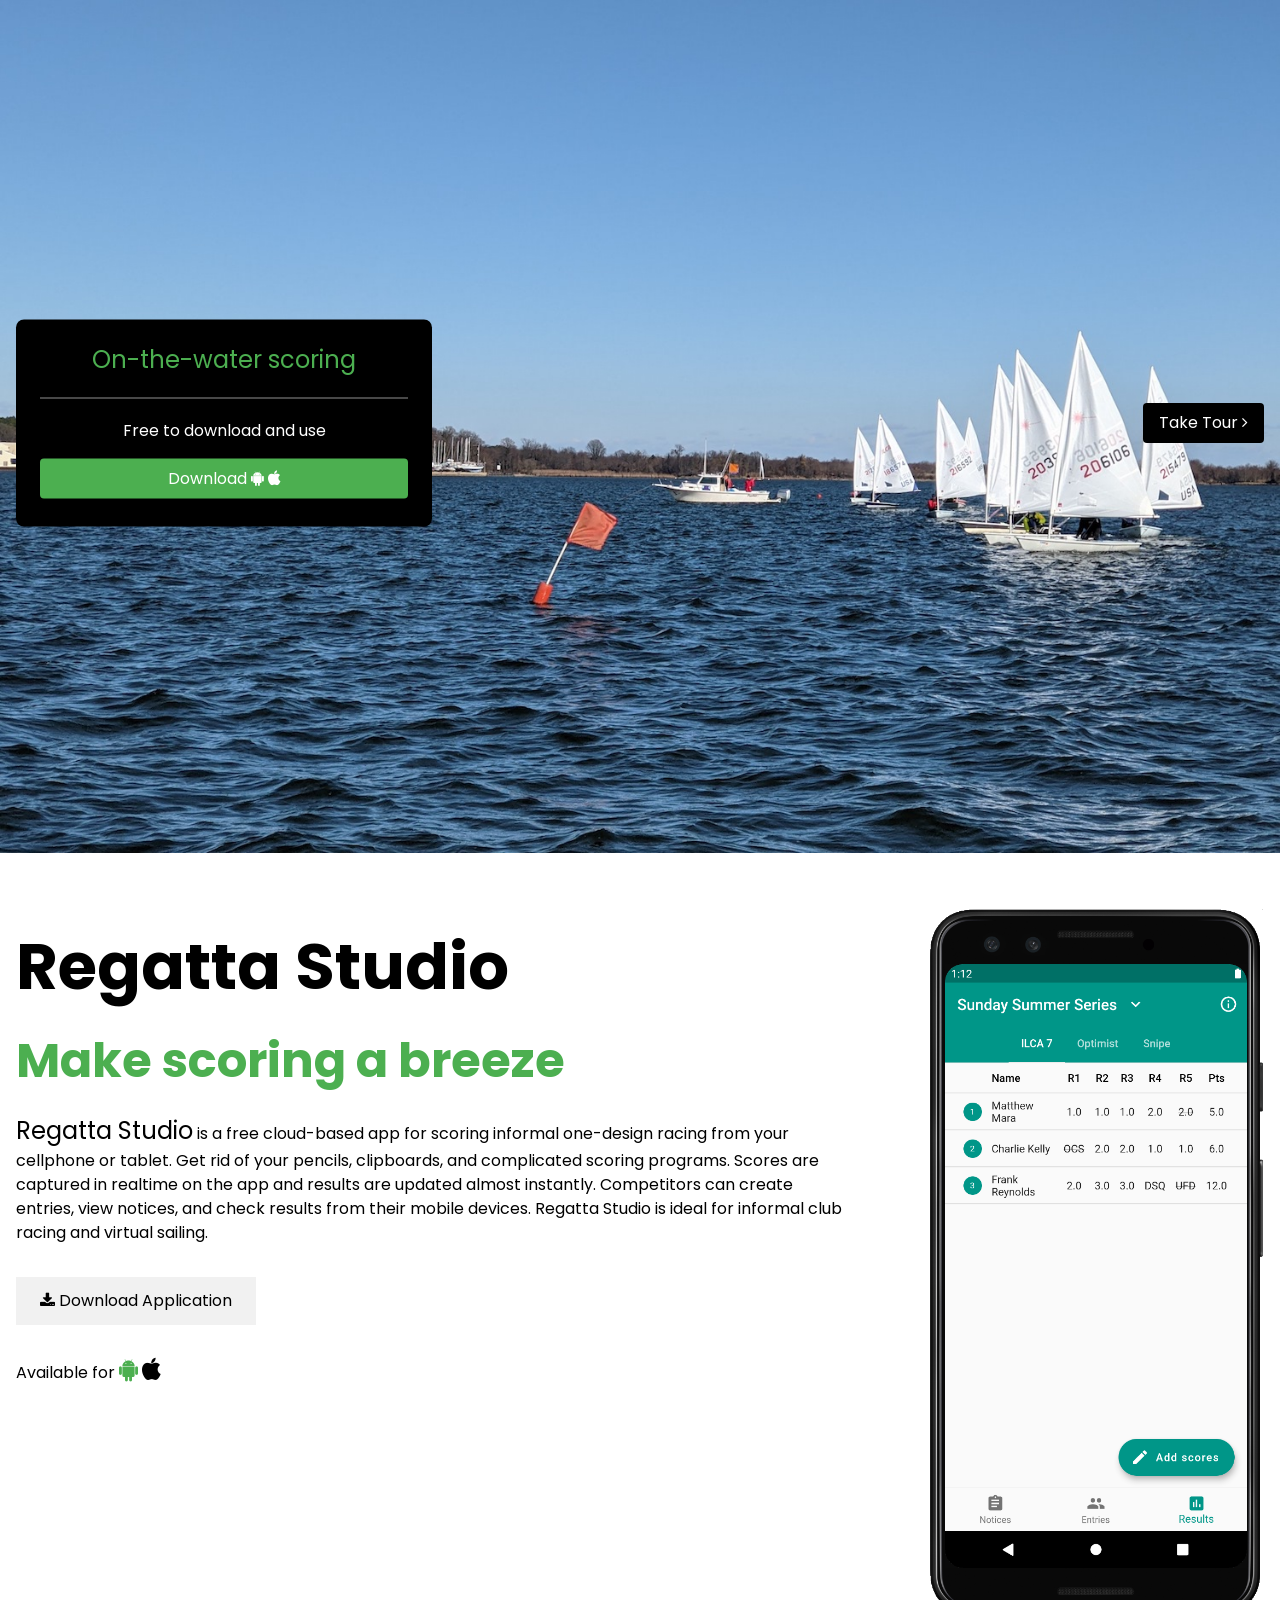
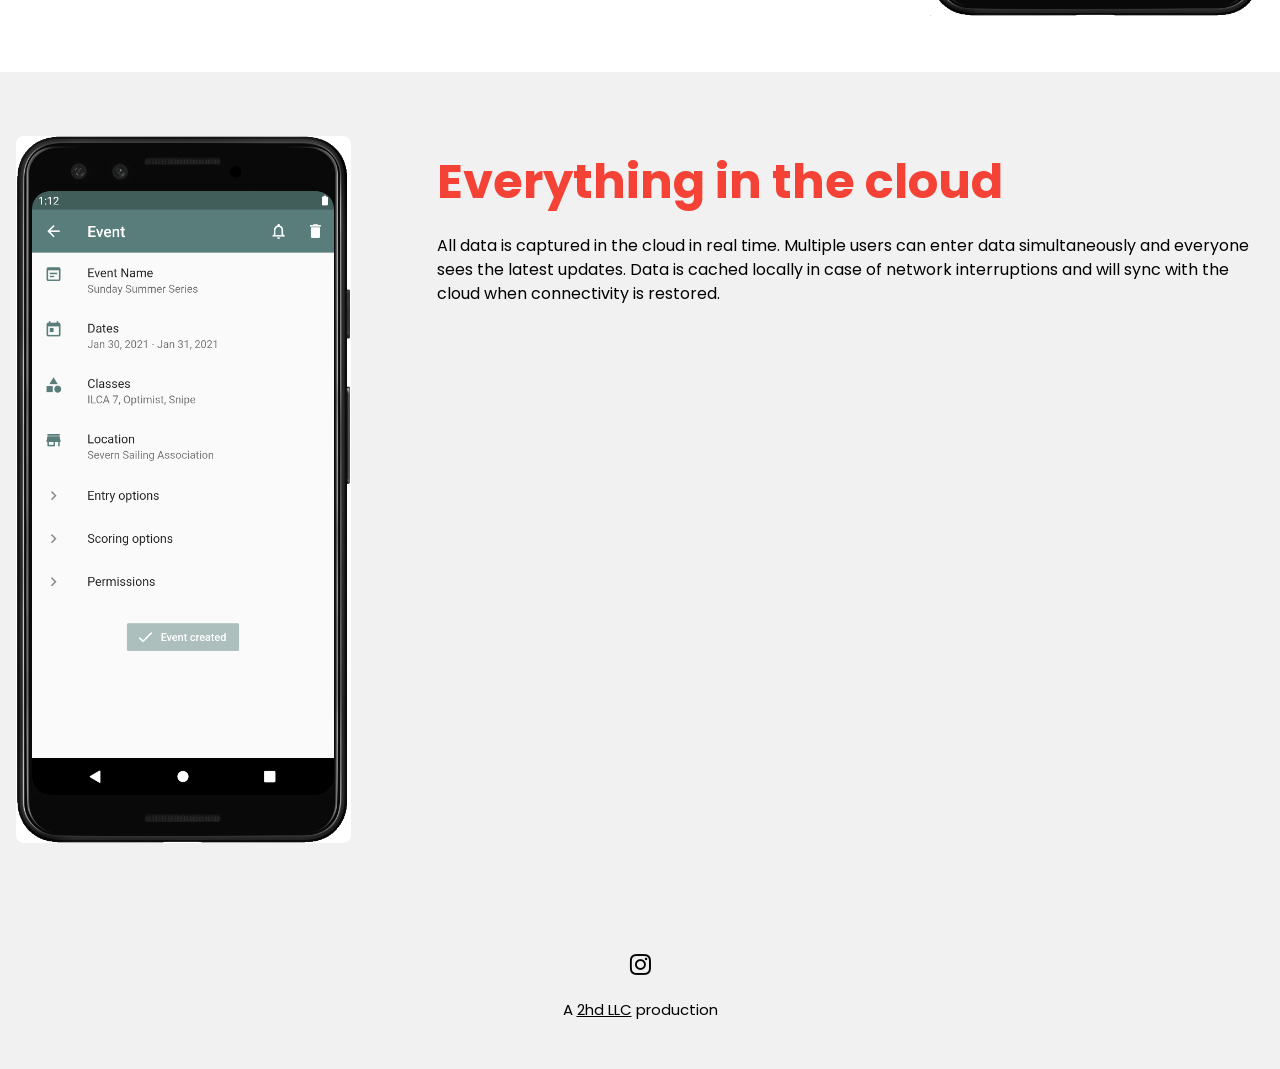
==== index.html @ e80a46dc "adjust min width" ====
<!DOCTYPE html>
<html>
<title>Regatta Studio</title>
<meta charset="UTF-8">
<meta name="viewport" content="width=device-width, initial-scale=1">
<link rel="stylesheet" href="https://www.w3schools.com/w3css/4/w3.css">
<link rel="stylesheet" href="https://fonts.googleapis.com/css?family=Poppins">
<link rel="stylesheet" href="https://cdnjs.cloudflare.com/ajax/libs/font-awesome/4.7.0/css/font-awesome.min.css">
<style>
body,h1,h2,h3,h4,h5 {font-family: "Poppins", sans-serif}
body {font-size: 16px;}
img {margin-bottom: -8px;}
.mySlides {display: none;}
</style>
<link rel="icon" type="image/png" sizes="32x32" href="/favicon-32x32.png">
<link rel="icon" type="image/png" sizes="16x16" href="/favicon-16x16.png">
<body class="w3-content w3-black" style="max-width:1500px;">

<!-- Header with Slideshow -->
<header class="w3-display-container w3-center">
  <button class="w3-button w3-block w3-green w3-hide-large w3-hide-medium" onclick="document.getElementById('download').style.display='block'">Download <i class="fa fa-android"></i> <i class="fa fa-apple"></i> </button>
  <div class="mySlides w3-animate-opacity">
    <img class="w3-image" src="images/laser_start.jpg" alt="Image 1" style="min-width:400px" width="1500" height="1000">
    <div class="w3-display-left w3-padding w3-hide-small" style="width:35%">
      <div class="w3-black w3-hover-opacity-off w3-padding-large w3-round-large">
        <h1 class="w3-xlarge w3-text-green">On-the-water scoring</h1>
        <hr class="w3-opacity">
        <p>Free to download and use</p>
        <p><button class="w3-button w3-block w3-green w3-round" onclick="document.getElementById('download').style.display='block'">Download <i class="fa fa-android"></i> <i class="fa fa-apple"></i> </button></p>
      </div>
    </div>
  </div>
  <div class="mySlides w3-animate-opacity">
    <img class="w3-image" src="images/420_mark_rounding.jpg" alt="Image 2" style="min-width:500px" width="1500" height="1000">
    <div class="w3-display-left w3-padding w3-hide-small" style="width:35%">
      <div class="w3-black w3-hover-opacity-off w3-padding-large w3-round-large">
        <h1 class="w3-xlarge w3-text-red">Add and modify entries</h1>
        <hr class="w3-opacity">
        <p>Free to download and use</p>
        <p><button class="w3-button w3-block w3-red w3-round" onclick="document.getElementById('download').style.display='block'">Download <i class="fa fa-android"></i> <i class="fa fa-apple"></i> <i class="fa fa-windows"></i></button></p>
      </div>
    </div>
  </div>
  <div class="mySlides w3-animate-opacity">
    <img class="w3-image" src="images/tesod_start.jpg" alt="Image 3" style="min-width:500px" width="1500" height="1000">
    <div class="w3-display-left w3-padding w3-hide-small" style="width:35%">
      <div class="w3-black w3-hover-opacity-off w3-padding-large w3-round-large">
        <h1 class="w3-xlarge w3-text-indigo">Push notifications to competitors</h1>
        <hr class="w3-opacity">
        <p>Free to download and use</p>
        <p><button class="w3-button w3-block w3-indigo w3-round" onclick="document.getElementById('download').style.display='block'">Download <i class="fa fa-android"></i> <i class="fa fa-apple"></i> <i class="fa fa-windows"></i></button></p>
      </div>
    </div>
  </div>
  <a class="w3-button w3-black w3-display-right w3-margin-right w3-round w3-hide-small w3-hover-light-grey" onclick="plusDivs(1)">Take Tour <i class="fa fa-angle-right"></i></a>
  <a class="w3-button w3-block w3-black w3-hide-large w3-hide-medium" onclick="plusDivs(1)">Take Tour <i class="fa fa-angle-right"></i></a>
</header>

<!-- The App Section -->
<div class="w3-padding-64 w3-white">
  <div class="w3-row-padding">
    <div class="w3-col l8 m6">
      <h1 class="w3-jumbo"><b>Regatta Studio</b></h1>
      <h1 class="w3-xxxlarge w3-text-green"><b>Make scoring a breeze</b></h1>
      <p><span class="w3-xlarge">Regatta Studio</span> is a free cloud-based app for scoring informal one-design racing from your cellphone or tablet.
        Get rid of your pencils, clipboards, and complicated scoring programs. Scores are captured in realtime on the app and results are updated almost instantly.
        Competitors can create entries, view notices, and check results from their mobile devices.
        Regatta Studio is ideal for informal club racing and virtual sailing.</p>
      <button class="w3-button w3-light-grey w3-padding-large w3-section w3-hide-small" onclick="document.getElementById('download').style.display='block'">
        <i class="fa fa-download"></i> Download Application
      </button>
      <p>Available for <i class="fa fa-android w3-xlarge w3-text-green"></i> <i class="fa fa-apple w3-xlarge"></i></p>
    </div>
    <div class="w3-col l4 m6">
      <img src="images/results_screenshot.png" class="w3-image w3-right w3-hide-small" width="335" height="471">
      <div class="w3-center w3-hide-large w3-hide-medium">
        <button class="w3-button w3-block w3-padding-large" onclick="document.getElementById('download').style.display='block'">
          <i class="fa fa-download"></i> Download Application
        </button>
        <img src="images/results_screenshot.png" class="w3-image w3-margin-top" width="335" height="471">
      </div>
    </div>
  </div>
</div>

<!-- Modal -->
<div id="download" class="w3-modal w3-animate-opacity">
  <div class="w3-modal-content" style="padding:32px">
    <div class="w3-container w3-white">
      <i onclick="document.getElementById('download').style.display='none'" class="fa fa-remove w3-xlarge w3-button w3-transparent w3-right w3-xlarge"></i>
      <h2 class="w3-wide">DOWNLOAD</h2>
      <p>Get it from on AppStore or Google Play</p>
      <div class="w3-row">
        <div class="w3-half w3-container">
            <img src="images/apple_app_store.png" class="w3-image w3-margin-top" width="335" height="471">
        </div>
        <div class="w3-half w3-container">
          <a href="https://play.google.com/store/apps/details?id=studio.regatta">
            <img src="images/google_play.png" class="w3-image w3-margin-top" width="335" height="471">
          </a>
        </div>
      </div>
    </div>
  </div>
</div>

<!-- Clarity Section -->
<div class="w3-padding-64 w3-light-grey">
  <div class="w3-row-padding">
    <div class="w3-col l4 m6">
      <img class="w3-image w3-round-large w3-hide-small w3-grayscale" src="images/event_view_screenshot.png" alt="App" width="335" height="471">
    </div>
    <div class="w3-col l8 m6">
      <h1 class="w3-xxxlarge w3-text-red"><b>Everything in the cloud</b></h1>
      <p>All data is captured in the cloud in real time. Multiple users can enter data simultaneously and everyone sees the latest updates.
        Data is cached locally in case of network interruptions and will sync with the cloud when connectivity is restored.</p>
    </div>
  </div>
</div>

<!-- Footer -->
<footer class="w3-container w3-padding-32 w3-light-grey w3-center w3-xlarge">
  <div class="w3-section">
    <a href="https://www.instagram.com/regatta.studio/"><i class="fa fa-instagram w3-hover-opacity"></i></a>
  </div>
  <p class="w3-medium">A <a href="https://2hd.io" class="w3-hover-text-green">2hd LLC</a> production</p>
</footer>

<script>
// Slideshow
var slideIndex = 1;
showDivs(slideIndex);

function plusDivs(n) {
  showDivs(slideIndex += n);
}

function showDivs(n) {
  var i;
  var x = document.getElementsByClassName("mySlides");
  if (n > x.length) {slideIndex = 1}
  if (n < 1) {slideIndex = x.length}
  for (i = 0; i < x.length; i++) {
    x[i].style.display = "none";  
  }
  x[slideIndex-1].style.display = "block";  
}
</script>

</body>
</html>
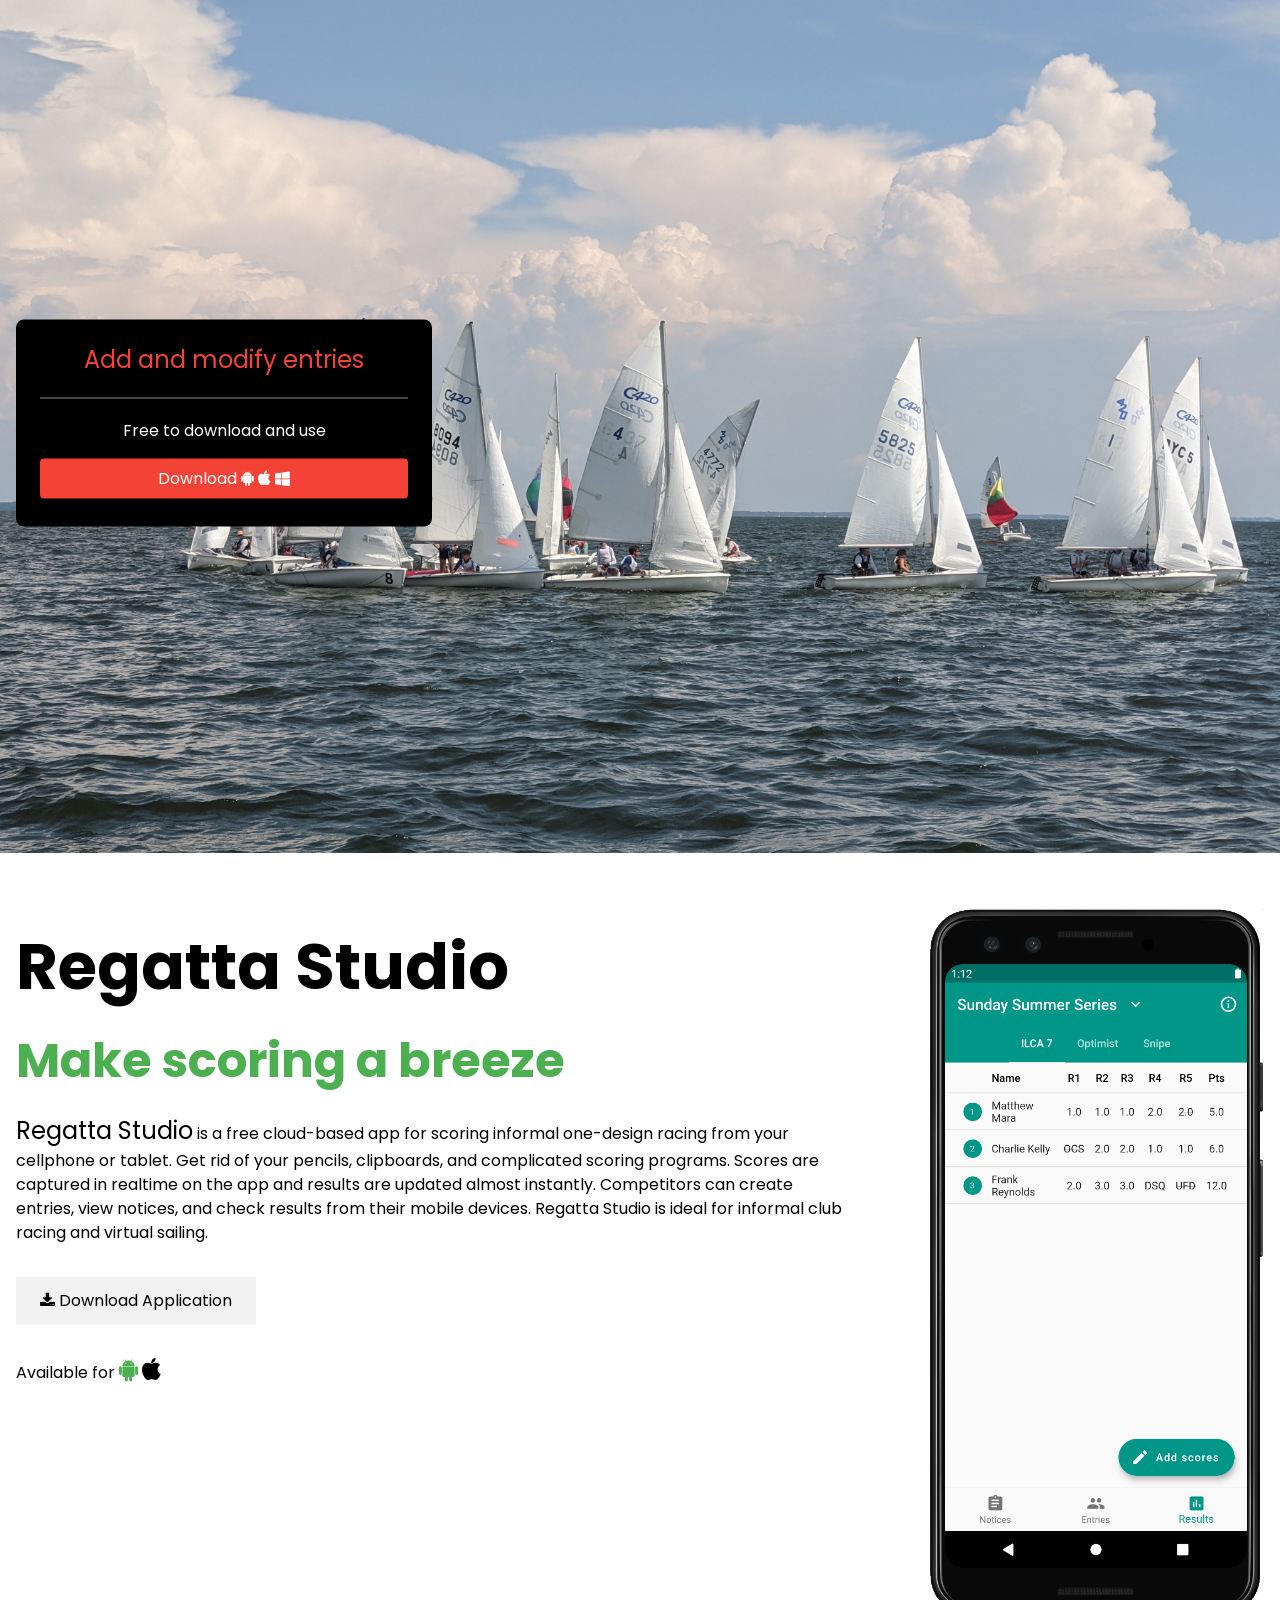
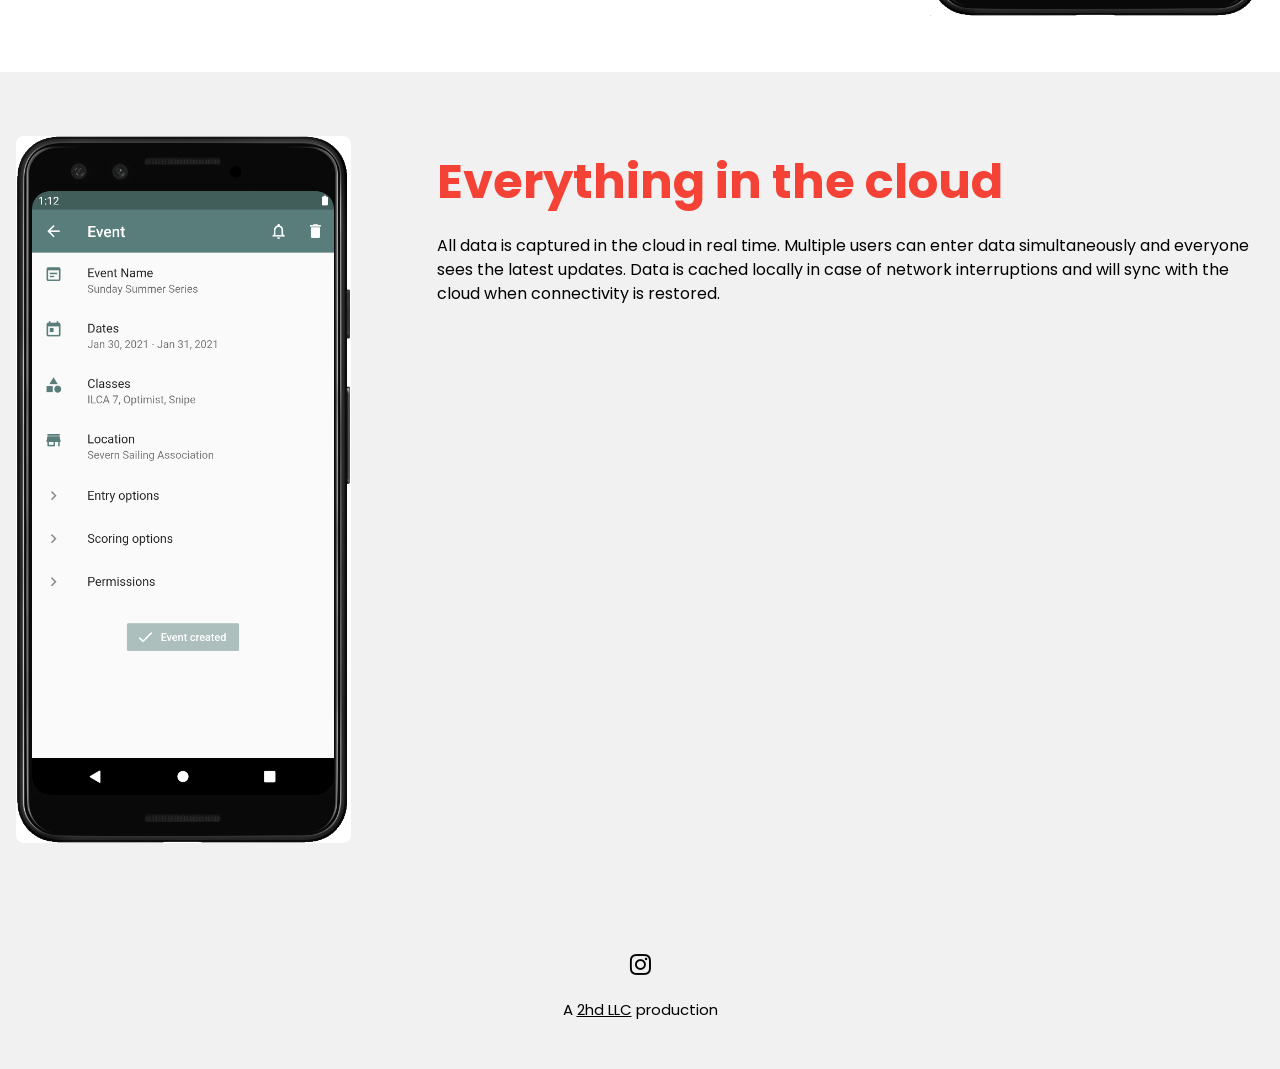
==== commit 7ec9b717: "automatic slide show" ====
--- a/index.html
+++ b/index.html
@@ -20,7 +20,7 @@
 <header class="w3-display-container w3-center">
   <button class="w3-button w3-block w3-green w3-hide-large w3-hide-medium" onclick="document.getElementById('download').style.display='block'">Download <i class="fa fa-android"></i> <i class="fa fa-apple"></i> </button>
   <div class="mySlides w3-animate-opacity">
-    <img class="w3-image" src="images/laser_start.jpg" alt="Image 1" style="min-width:400px" width="1500" height="1000">
+    <img class="w3-image" src="images/laser_start.jpg" alt="Image 1" style="min-width:250px" width="1500" height="1000">
     <div class="w3-display-left w3-padding w3-hide-small" style="width:35%">
       <div class="w3-black w3-hover-opacity-off w3-padding-large w3-round-large">
         <h1 class="w3-xlarge w3-text-green">On-the-water scoring</h1>
@@ -31,7 +31,7 @@
     </div>
   </div>
   <div class="mySlides w3-animate-opacity">
-    <img class="w3-image" src="images/420_mark_rounding.jpg" alt="Image 2" style="min-width:500px" width="1500" height="1000">
+    <img class="w3-image" src="images/420_mark_rounding.jpg" alt="Image 2" style="min-width:250px" width="1500" height="1000">
     <div class="w3-display-left w3-padding w3-hide-small" style="width:35%">
       <div class="w3-black w3-hover-opacity-off w3-padding-large w3-round-large">
         <h1 class="w3-xlarge w3-text-red">Add and modify entries</h1>
@@ -42,7 +42,7 @@
     </div>
   </div>
   <div class="mySlides w3-animate-opacity">
-    <img class="w3-image" src="images/tesod_start.jpg" alt="Image 3" style="min-width:500px" width="1500" height="1000">
+    <img class="w3-image" src="images/tesod_start.jpg" alt="Image 3" style="min-width:250px" width="1500" height="1000">
     <div class="w3-display-left w3-padding w3-hide-small" style="width:35%">
       <div class="w3-black w3-hover-opacity-off w3-padding-large w3-round-large">
         <h1 class="w3-xlarge w3-text-indigo">Push notifications to competitors</h1>
@@ -52,8 +52,10 @@
       </div>
     </div>
   </div>
+  <!--
   <a class="w3-button w3-black w3-display-right w3-margin-right w3-round w3-hide-small w3-hover-light-grey" onclick="plusDivs(1)">Take Tour <i class="fa fa-angle-right"></i></a>
   <a class="w3-button w3-block w3-black w3-hide-large w3-hide-medium" onclick="plusDivs(1)">Take Tour <i class="fa fa-angle-right"></i></a>
+  -->
 </header>
 
 <!-- The App Section -->
@@ -89,10 +91,12 @@
     <div class="w3-container w3-white">
       <i onclick="document.getElementById('download').style.display='none'" class="fa fa-remove w3-xlarge w3-button w3-transparent w3-right w3-xlarge"></i>
       <h2 class="w3-wide">DOWNLOAD</h2>
-      <p>Get it from on AppStore or Google Play</p>
+      <p>Get it on the App Store or Google Play</p>
       <div class="w3-row">
         <div class="w3-half w3-container">
+          <a href="https://testflight.apple.com/join/2FvNtzID">
             <img src="images/apple_app_store.png" class="w3-image w3-margin-top" width="335" height="471">
+           </a> 
         </div>
         <div class="w3-half w3-container">
           <a href="https://play.google.com/store/apps/details?id=studio.regatta">
@@ -129,7 +133,8 @@
 <script>
 // Slideshow
 var slideIndex = 1;
-showDivs(slideIndex);
+//showDivs(slideIndex);
+showSlides();
 
 function plusDivs(n) {
   showDivs(slideIndex += n);
@@ -143,7 +148,20 @@
   for (i = 0; i < x.length; i++) {
     x[i].style.display = "none";  
   }
-  x[slideIndex-1].style.display = "block";  
+  x[slideIndex-1].style.display = "block";
+  setTimeout(showSlides, 2000);
+}
+
+function showSlides() {
+  var i;
+  var slides = document.getElementsByClassName("mySlides");
+  for (i = 0; i < slides.length; i++) {
+    slides[i].style.display = "none";
+  }
+  slideIndex++;
+  if (slideIndex > slides.length) {slideIndex = 1}
+  slides[slideIndex-1].style.display = "block";
+  setTimeout(showSlides, 10000); // Change image every 2 seconds
 }
 </script>
 
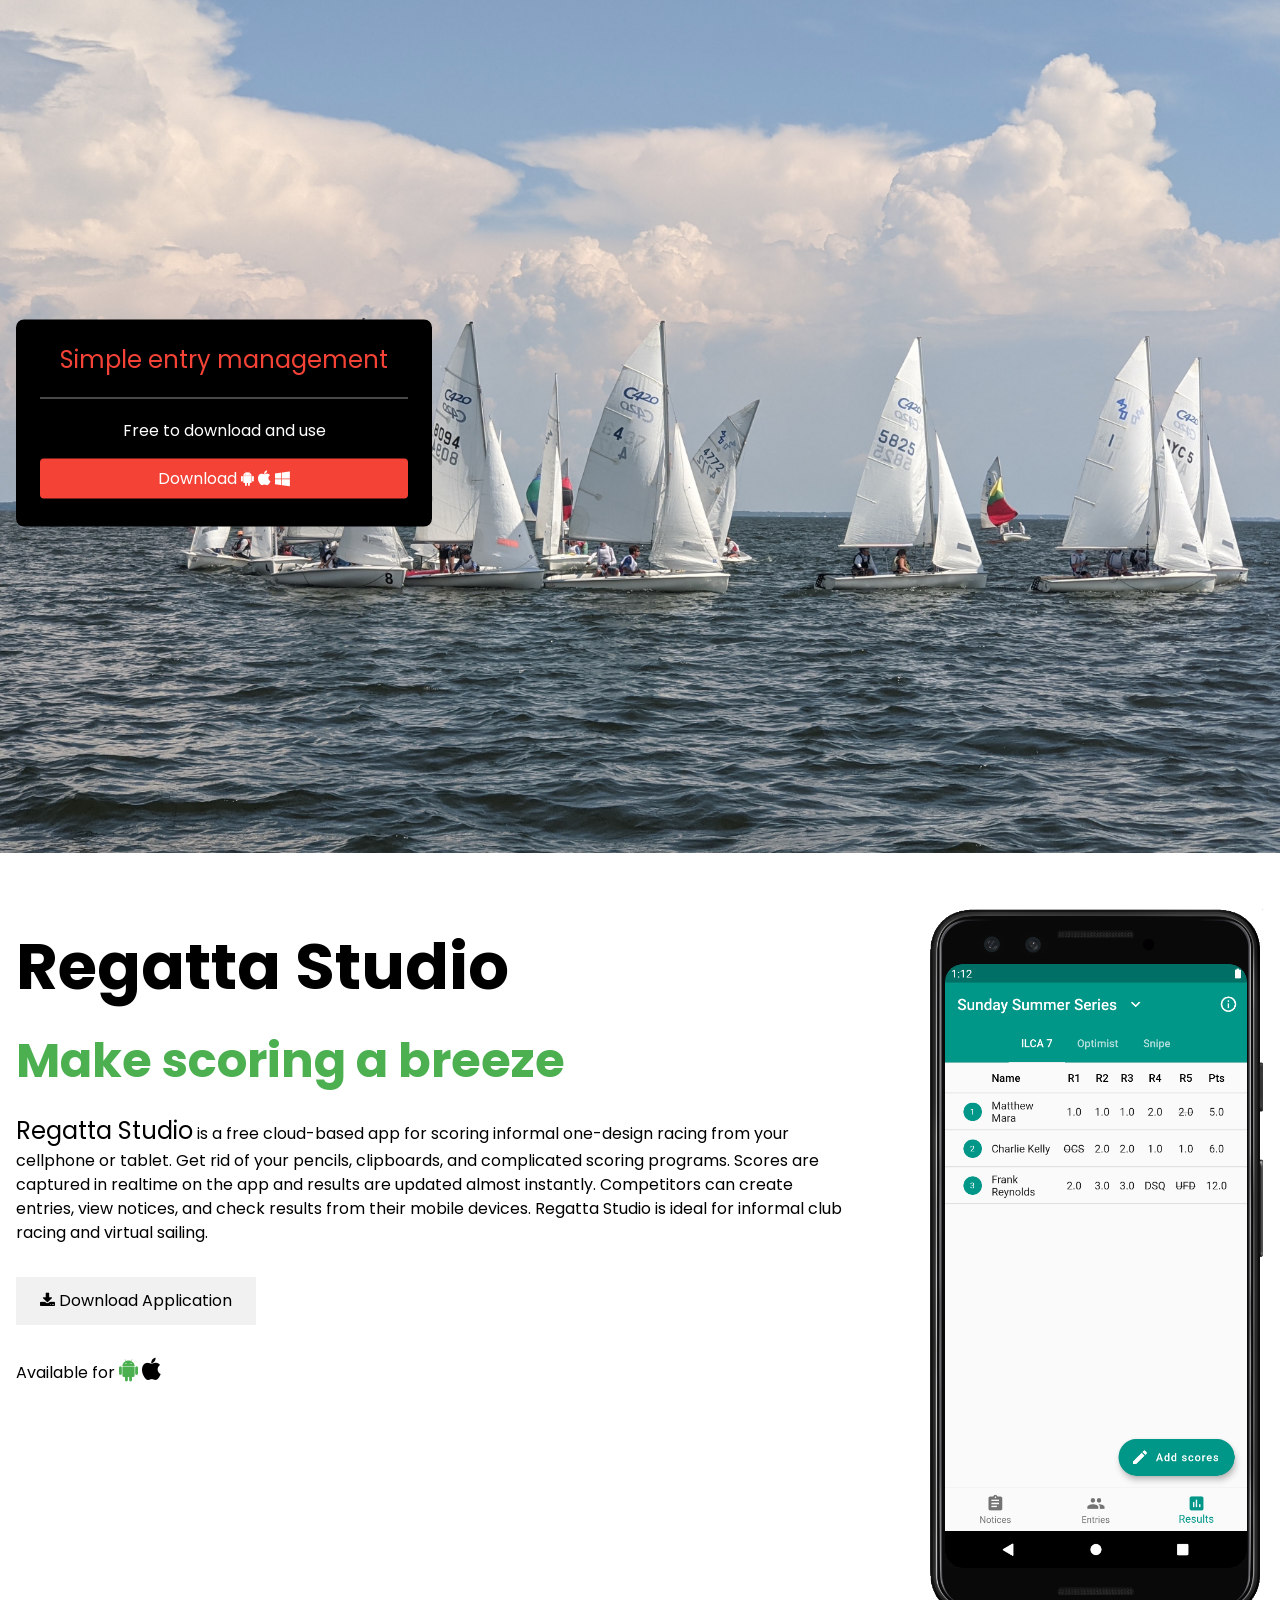
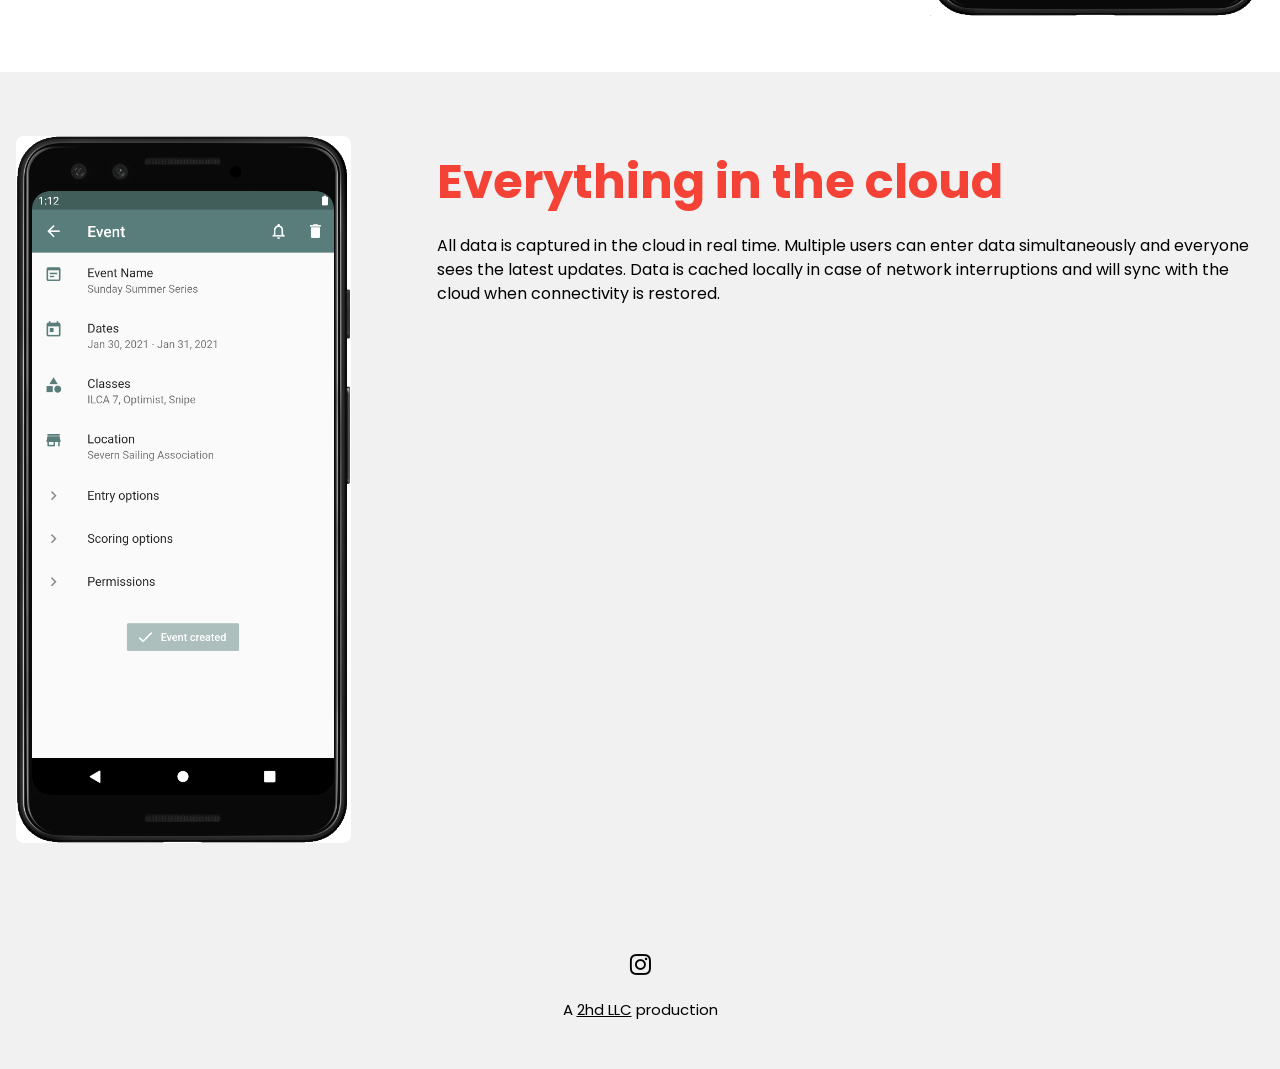
==== commit 12782a85: "improve text" ====
--- a/index.html
+++ b/index.html
@@ -34,7 +34,7 @@
     <img class="w3-image" src="images/420_mark_rounding.jpg" alt="Image 2" style="min-width:250px" width="1500" height="1000">
     <div class="w3-display-left w3-padding w3-hide-small" style="width:35%">
       <div class="w3-black w3-hover-opacity-off w3-padding-large w3-round-large">
-        <h1 class="w3-xlarge w3-text-red">Add and modify entries</h1>
+        <h1 class="w3-xlarge w3-text-red">Simple entry management</h1>
         <hr class="w3-opacity">
         <p>Free to download and use</p>
         <p><button class="w3-button w3-block w3-red w3-round" onclick="document.getElementById('download').style.display='block'">Download <i class="fa fa-android"></i> <i class="fa fa-apple"></i> <i class="fa fa-windows"></i></button></p>
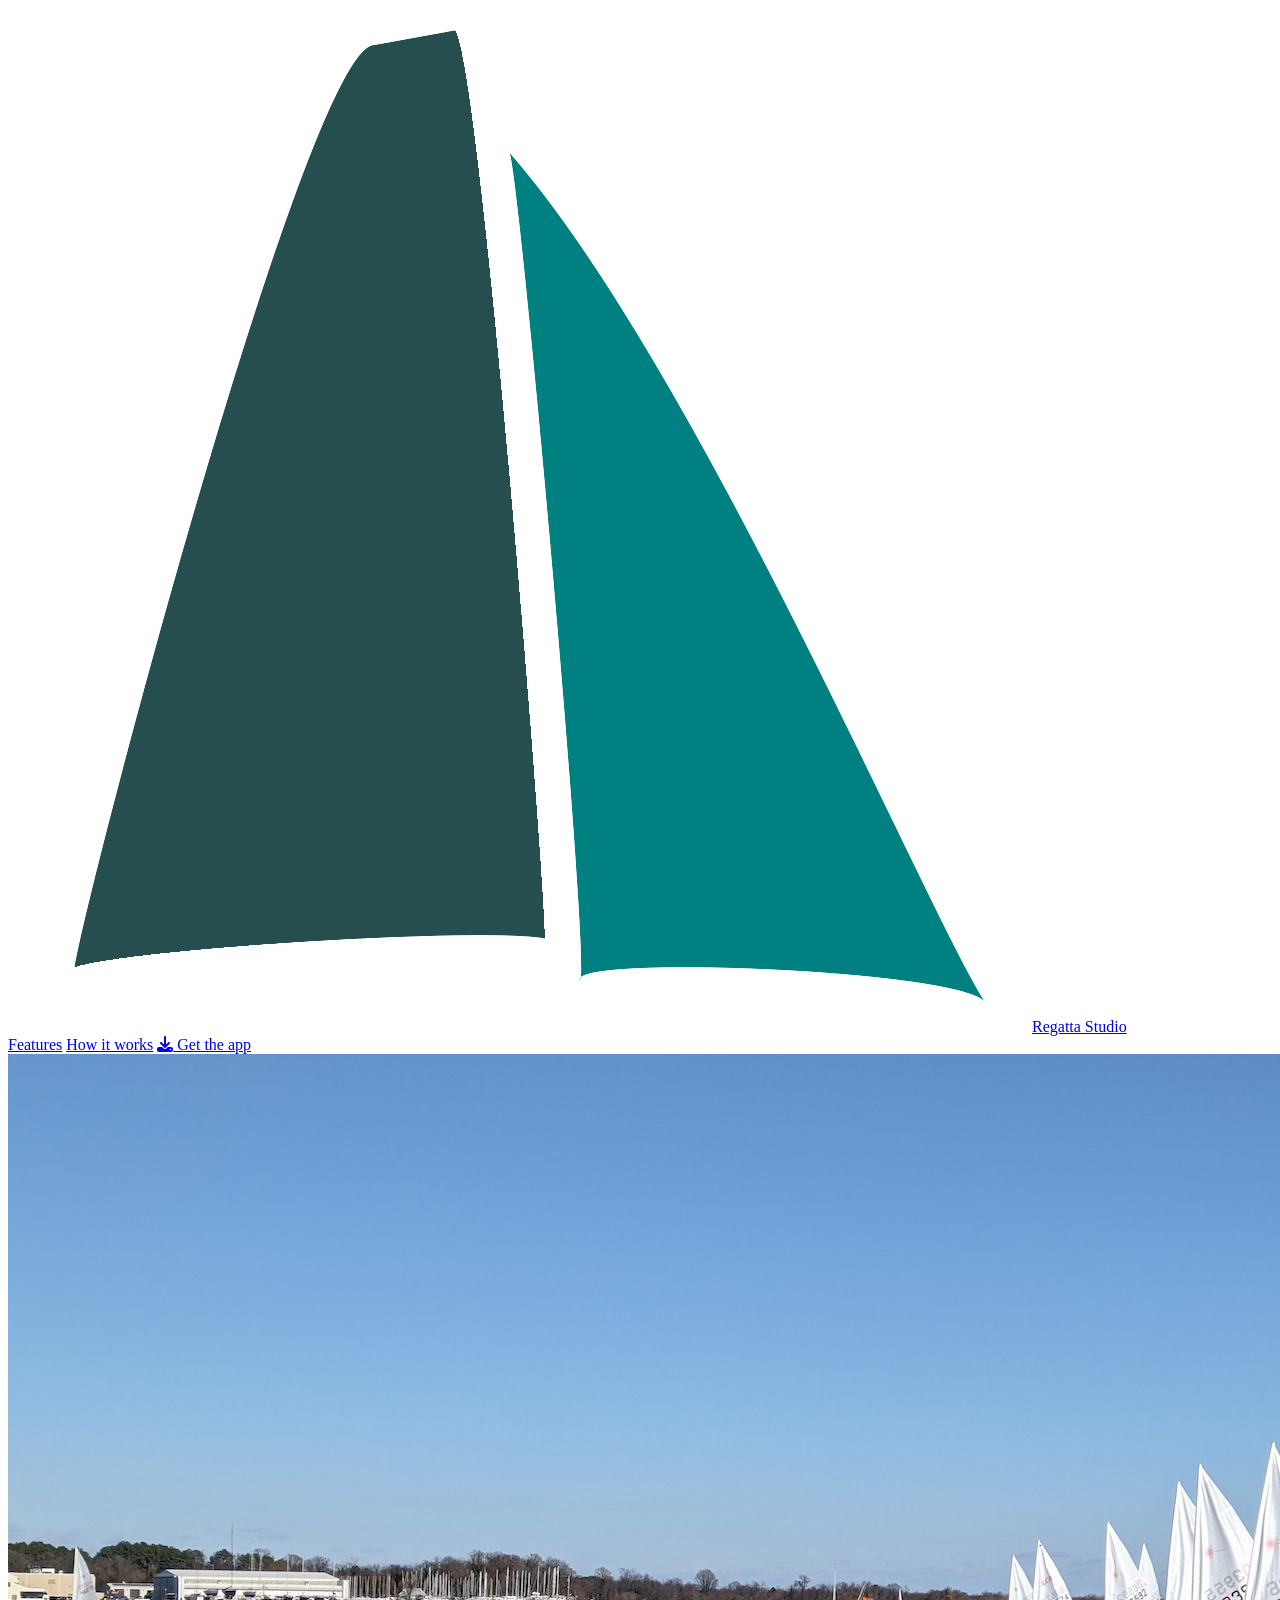
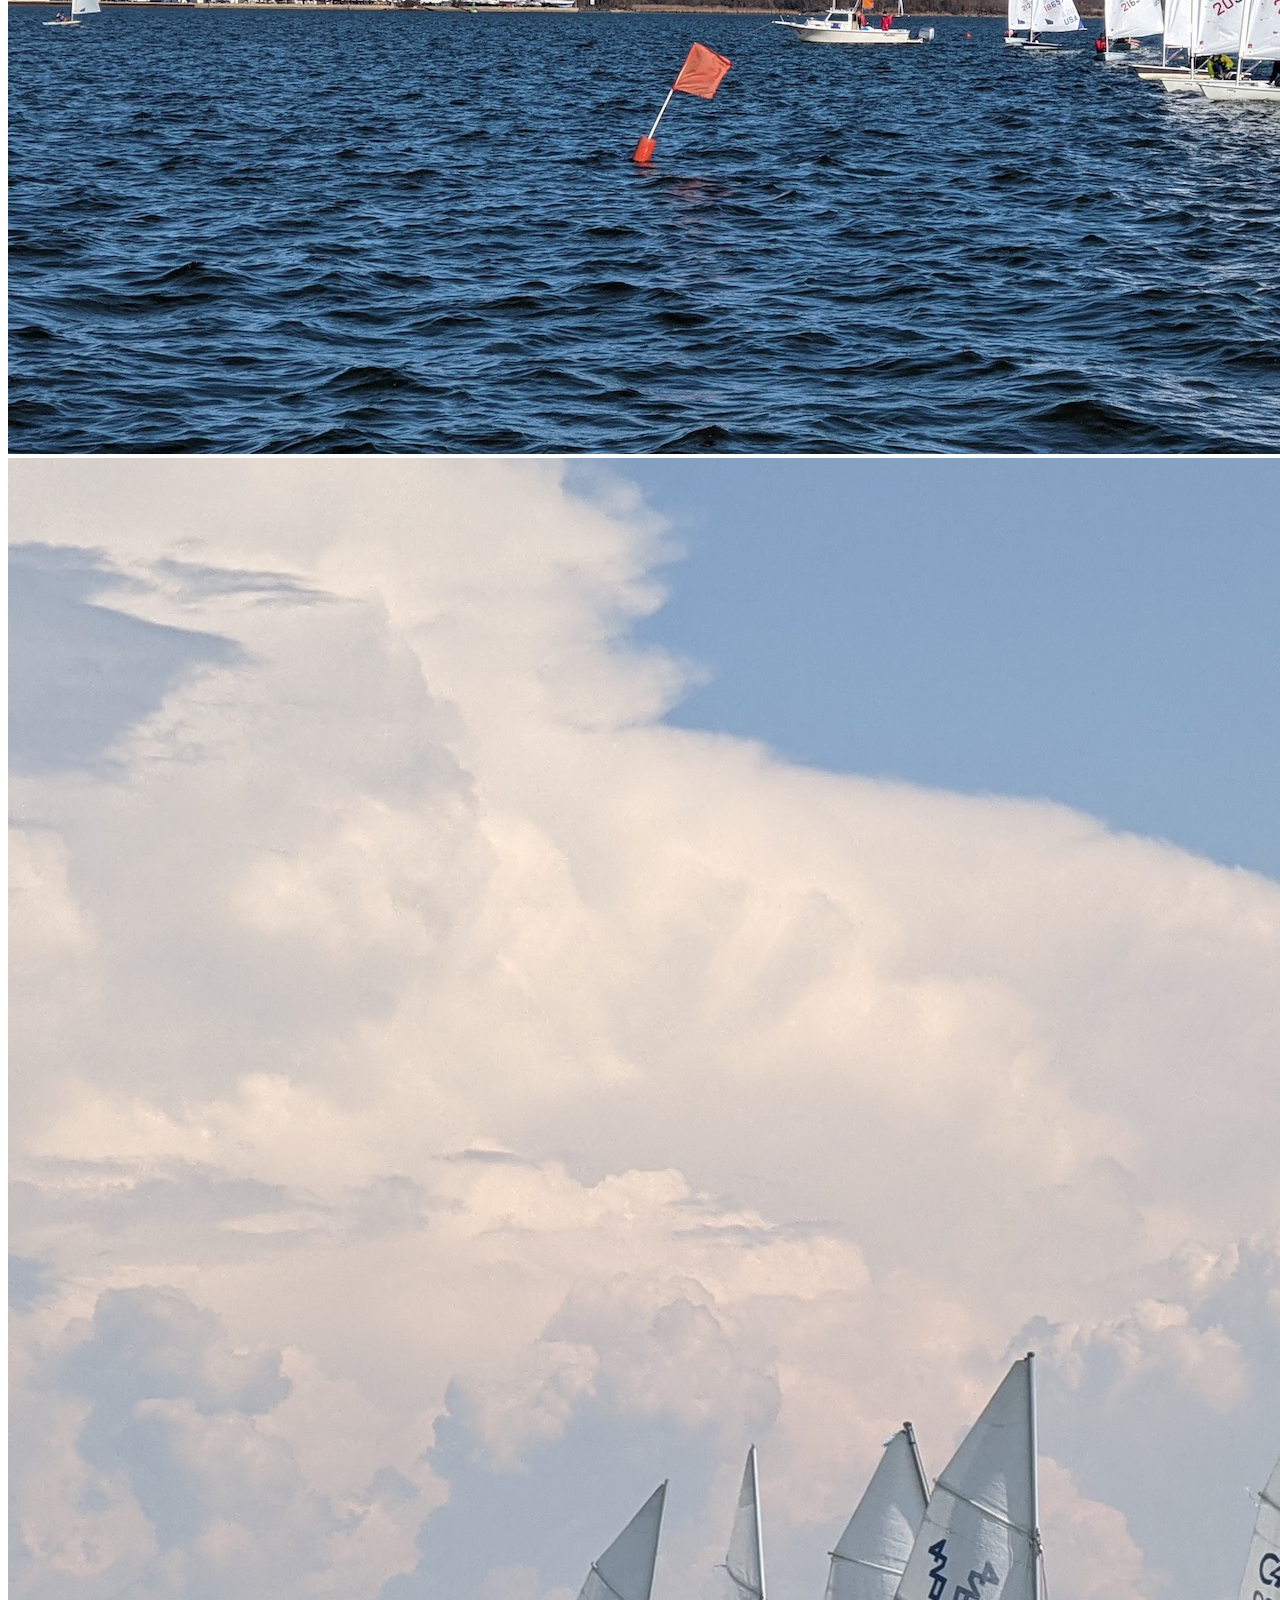
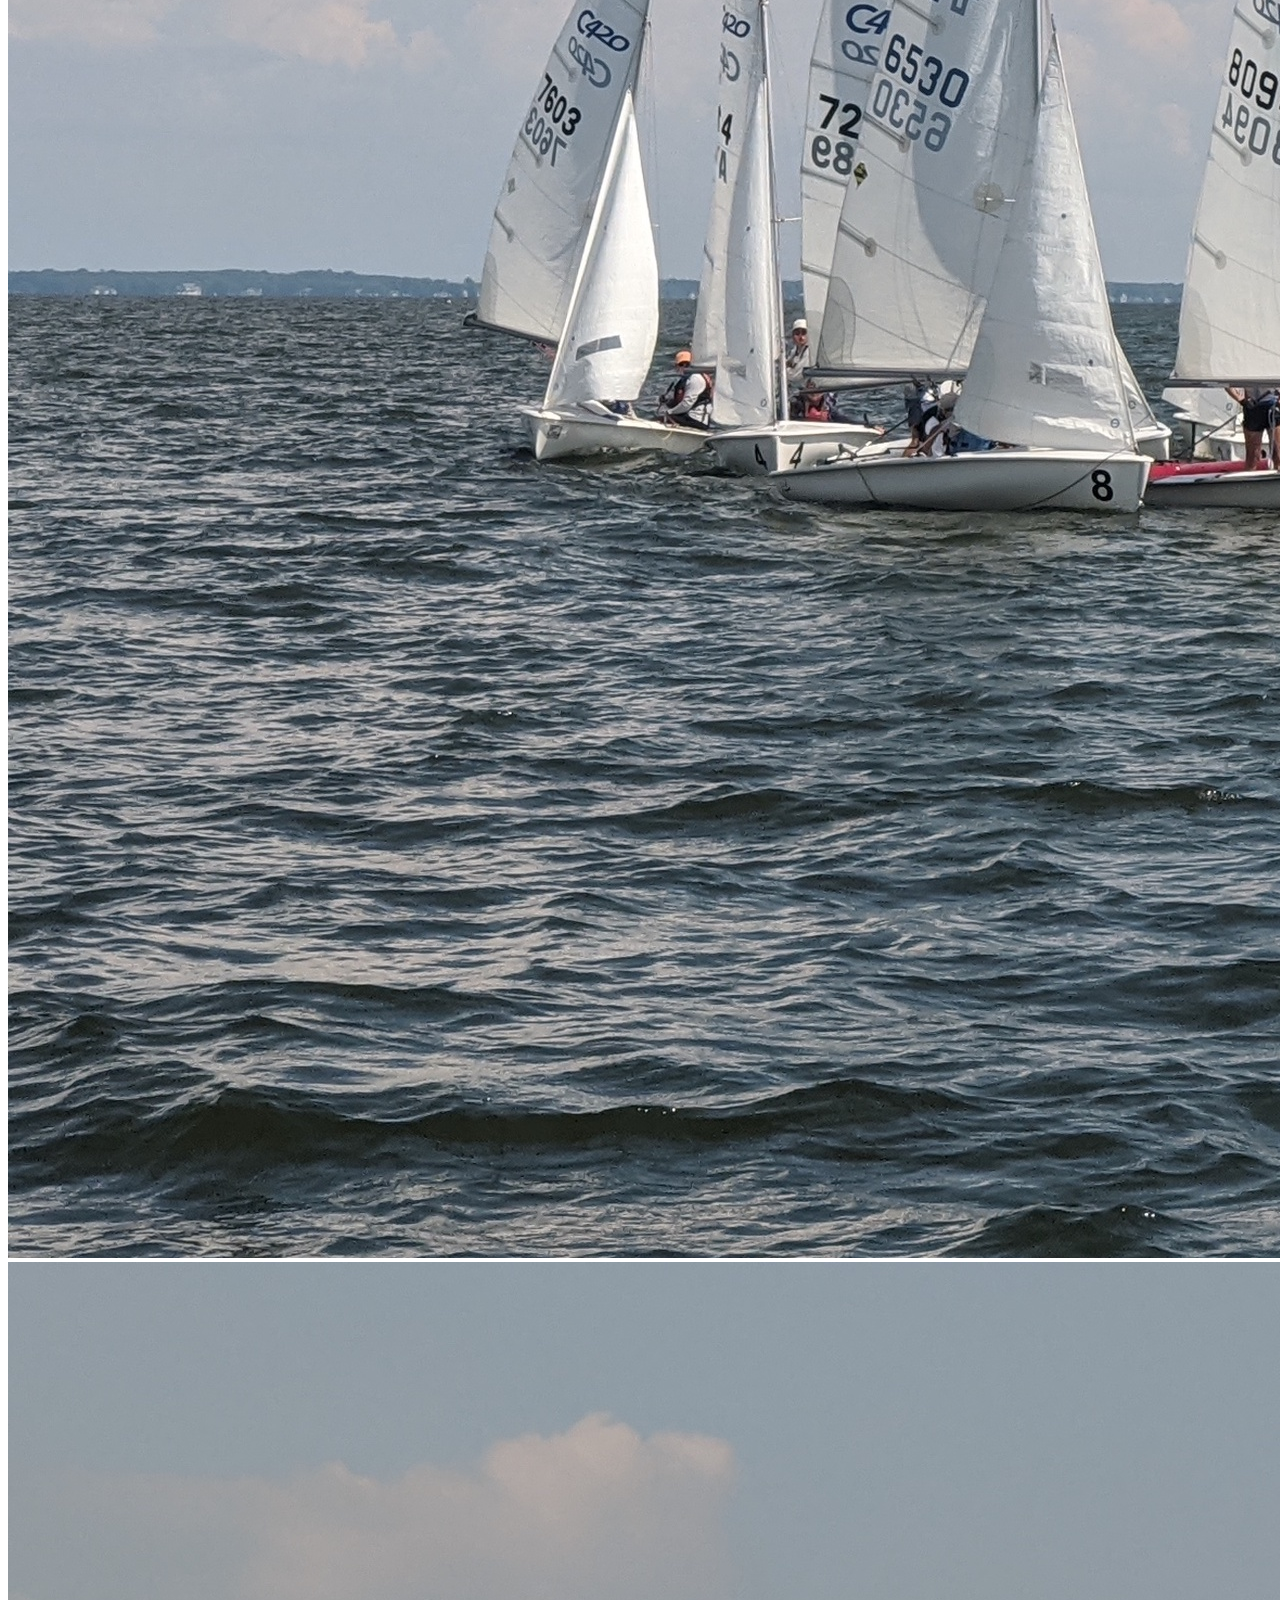
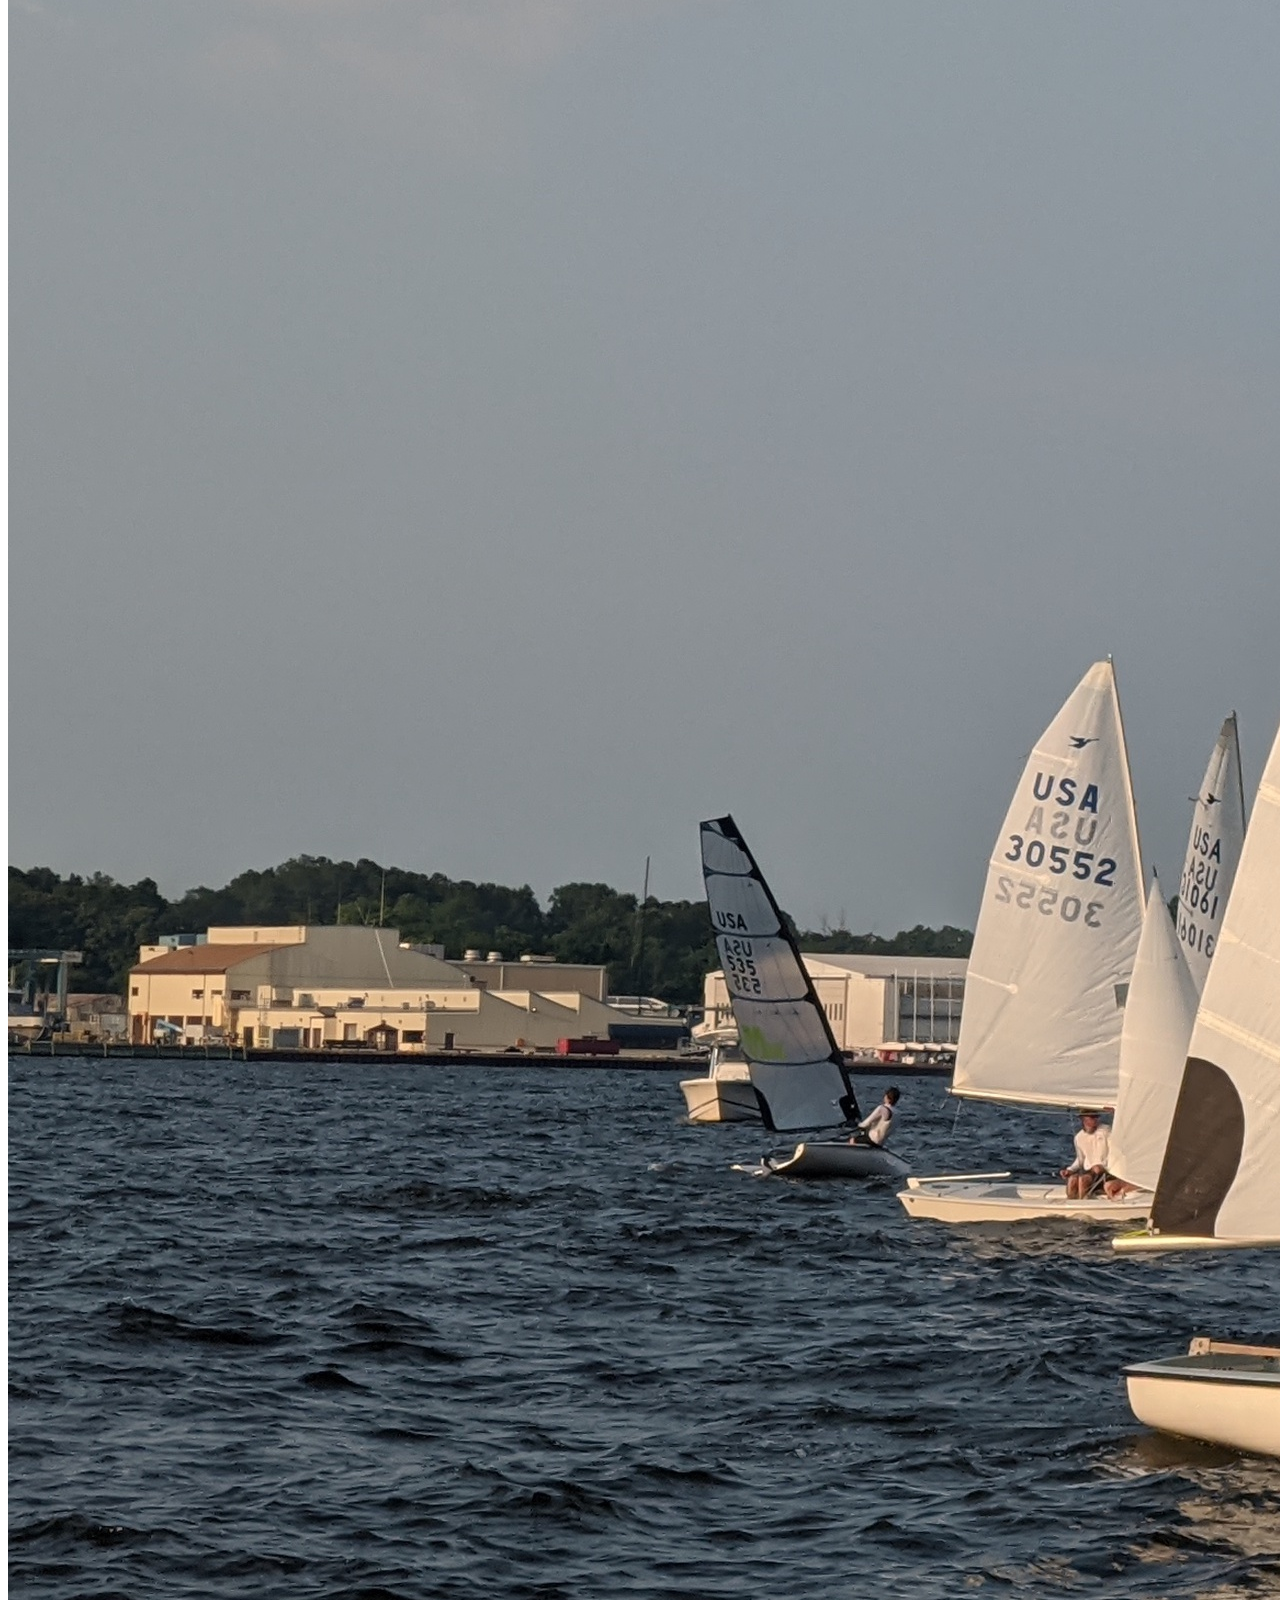
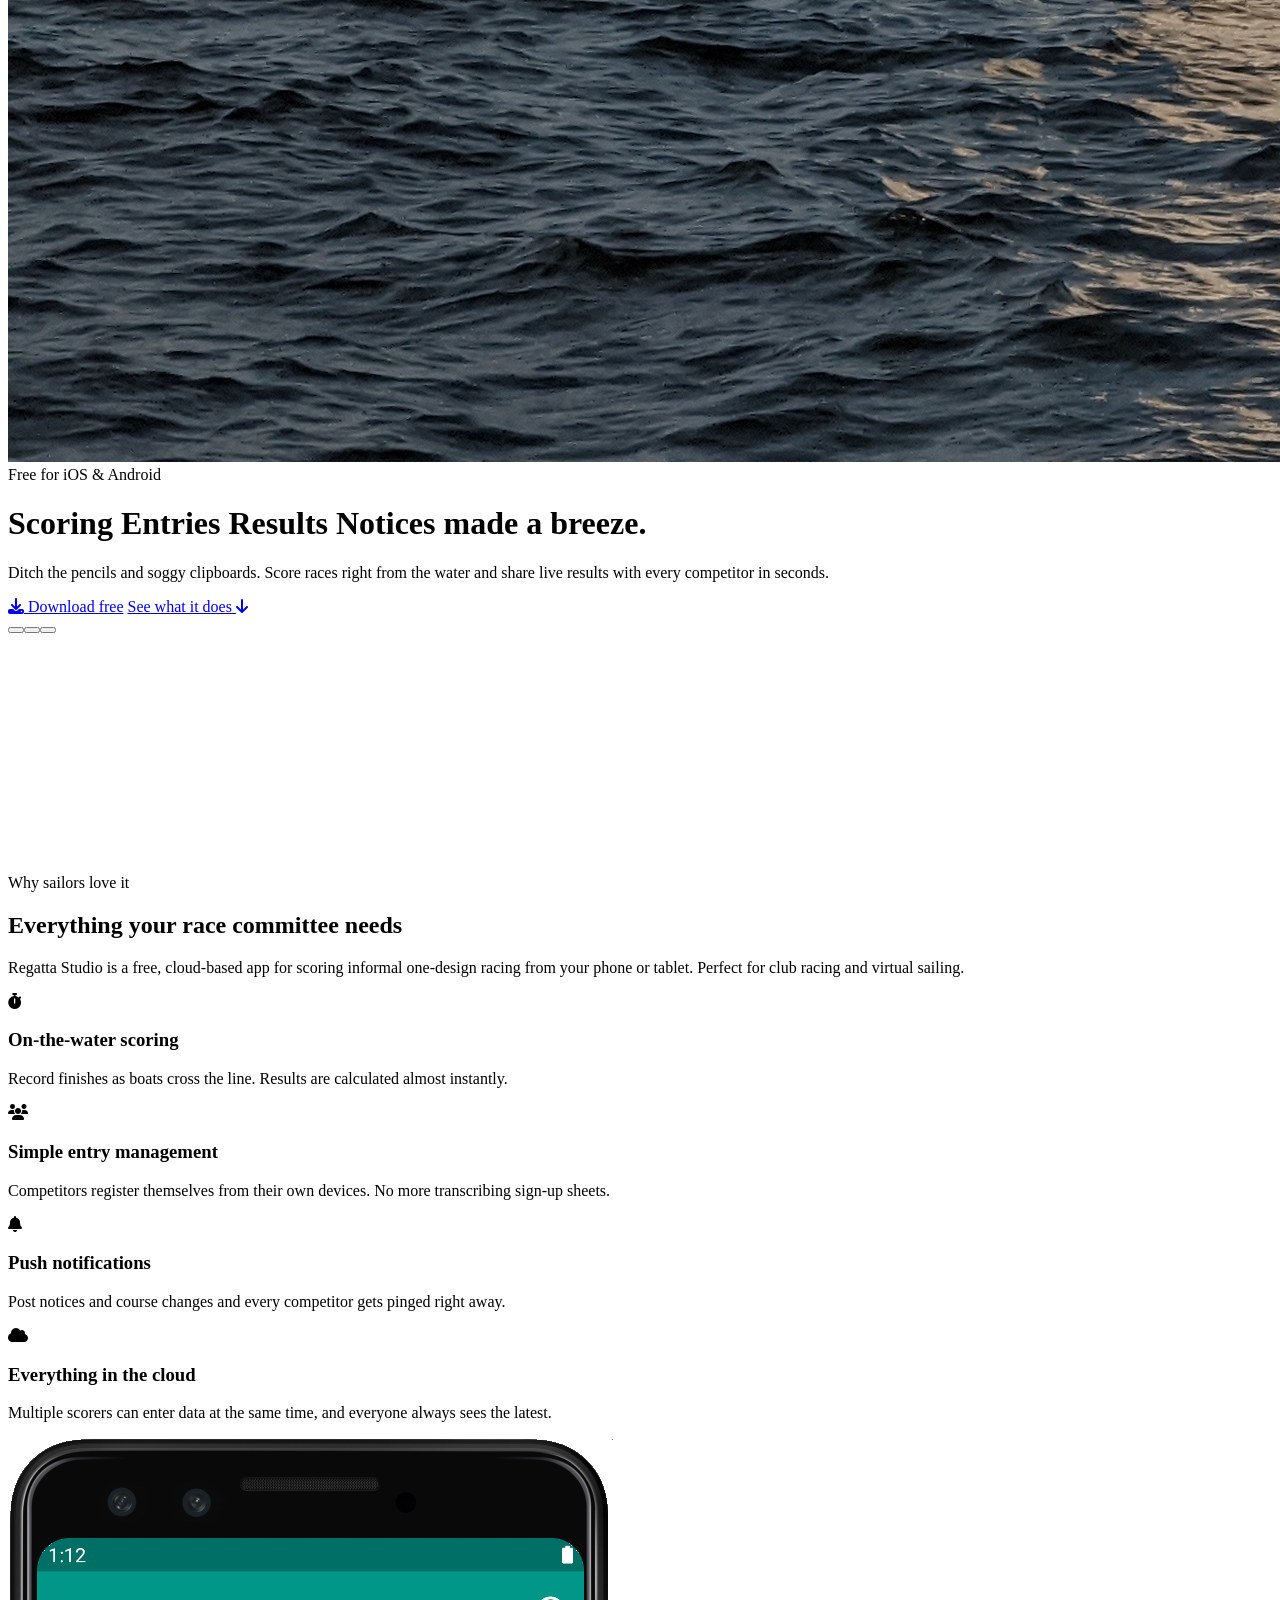
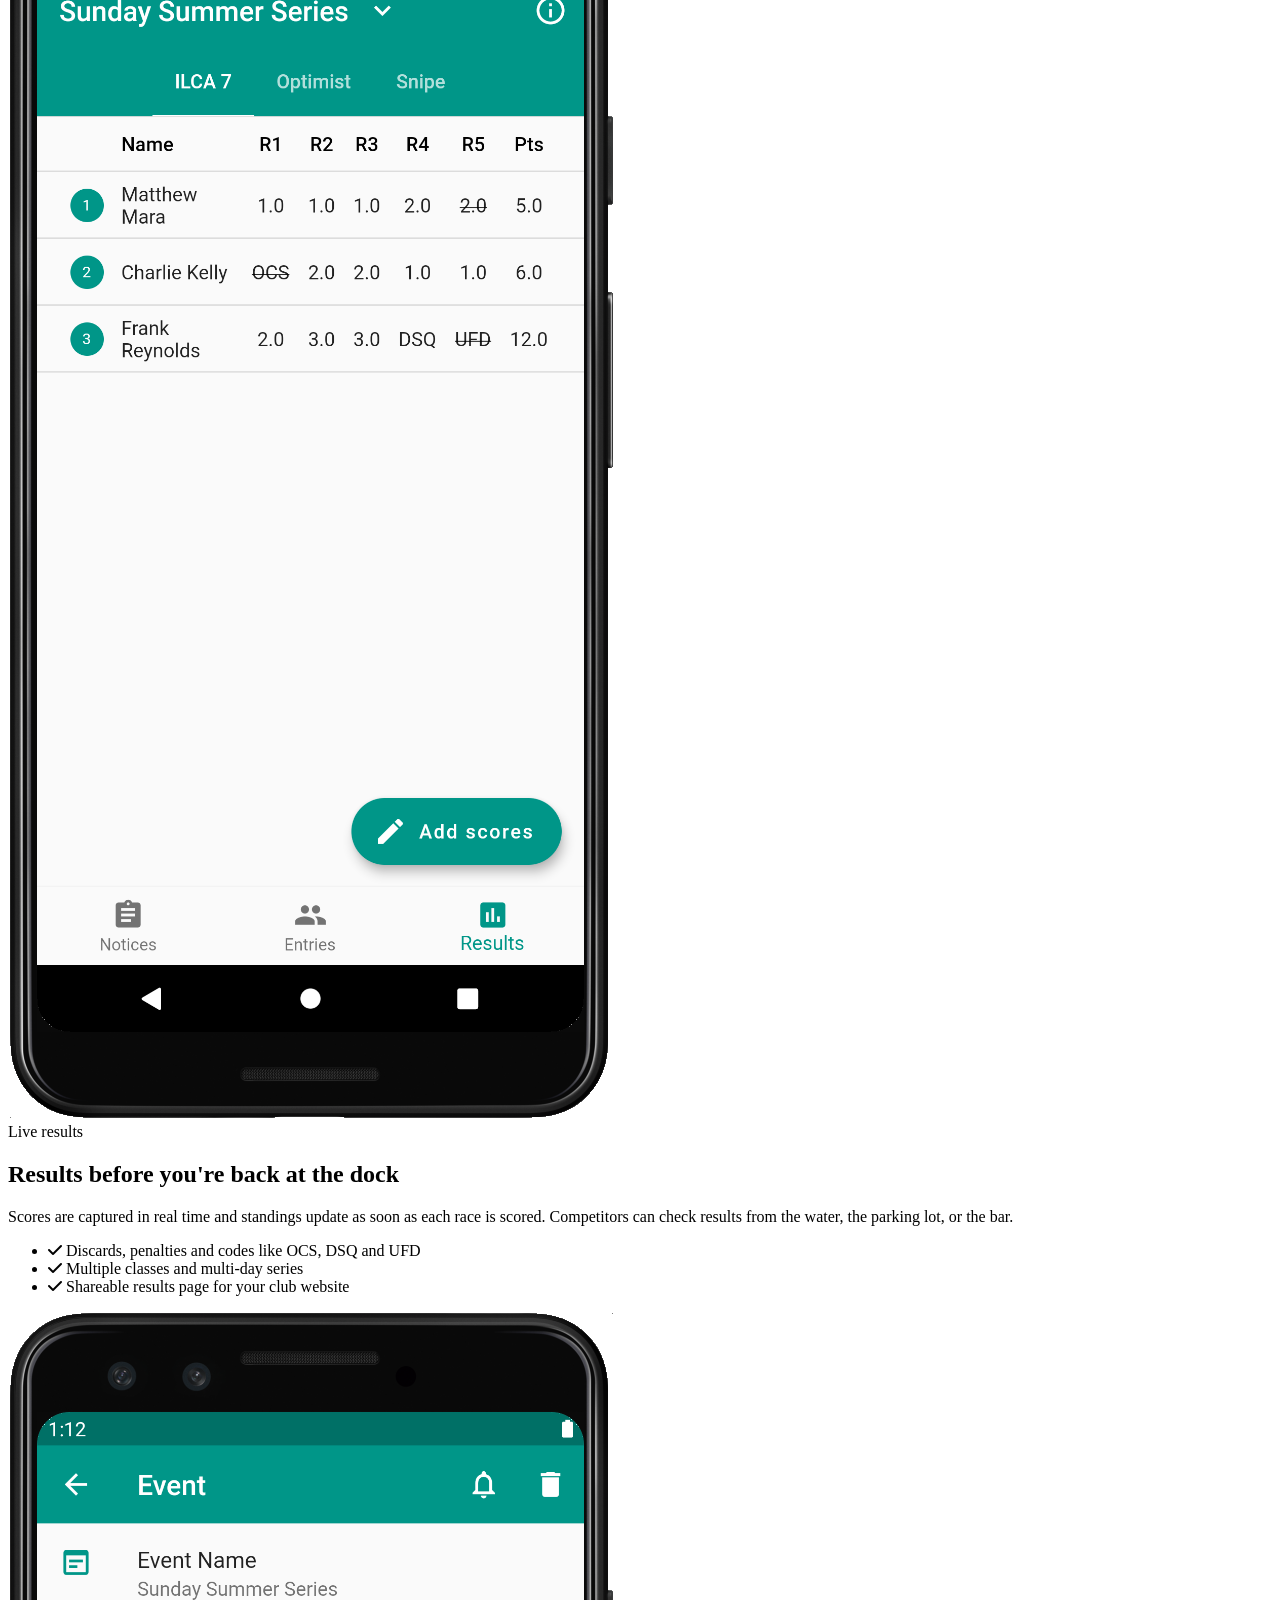
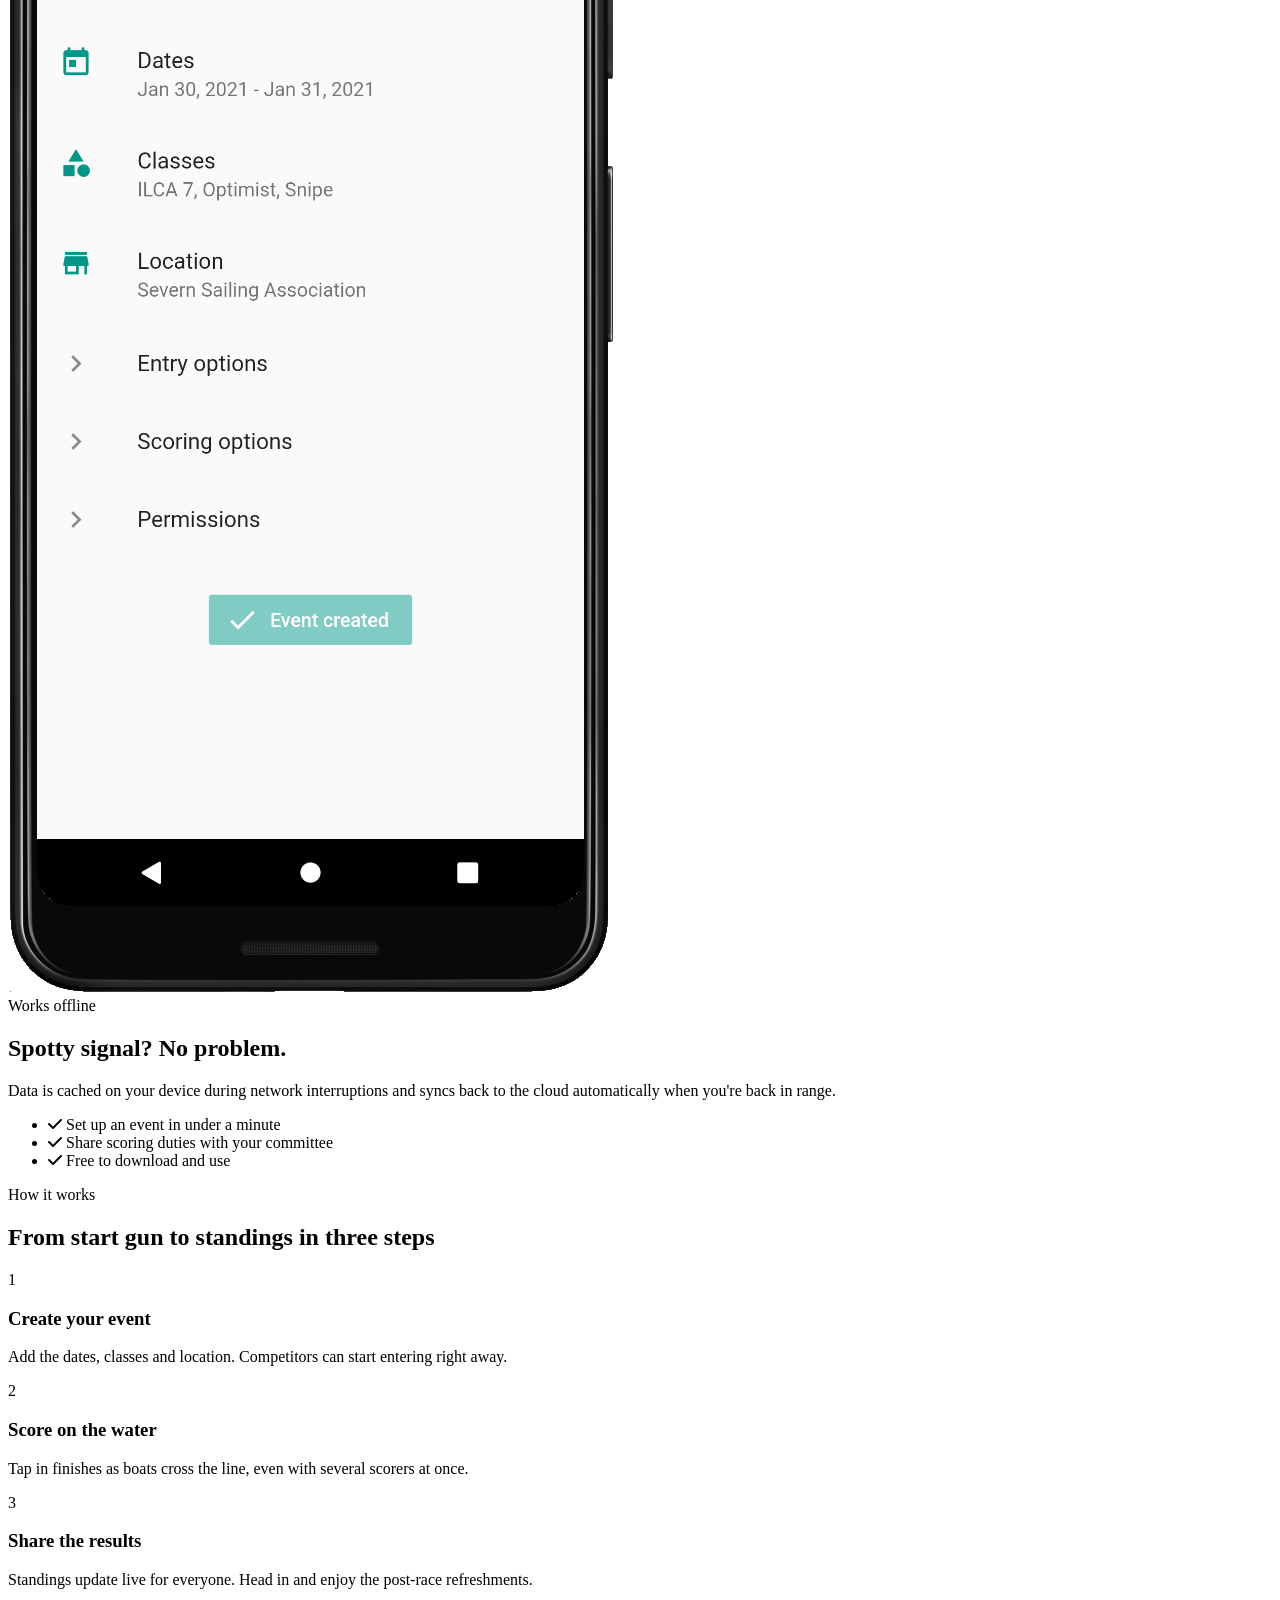
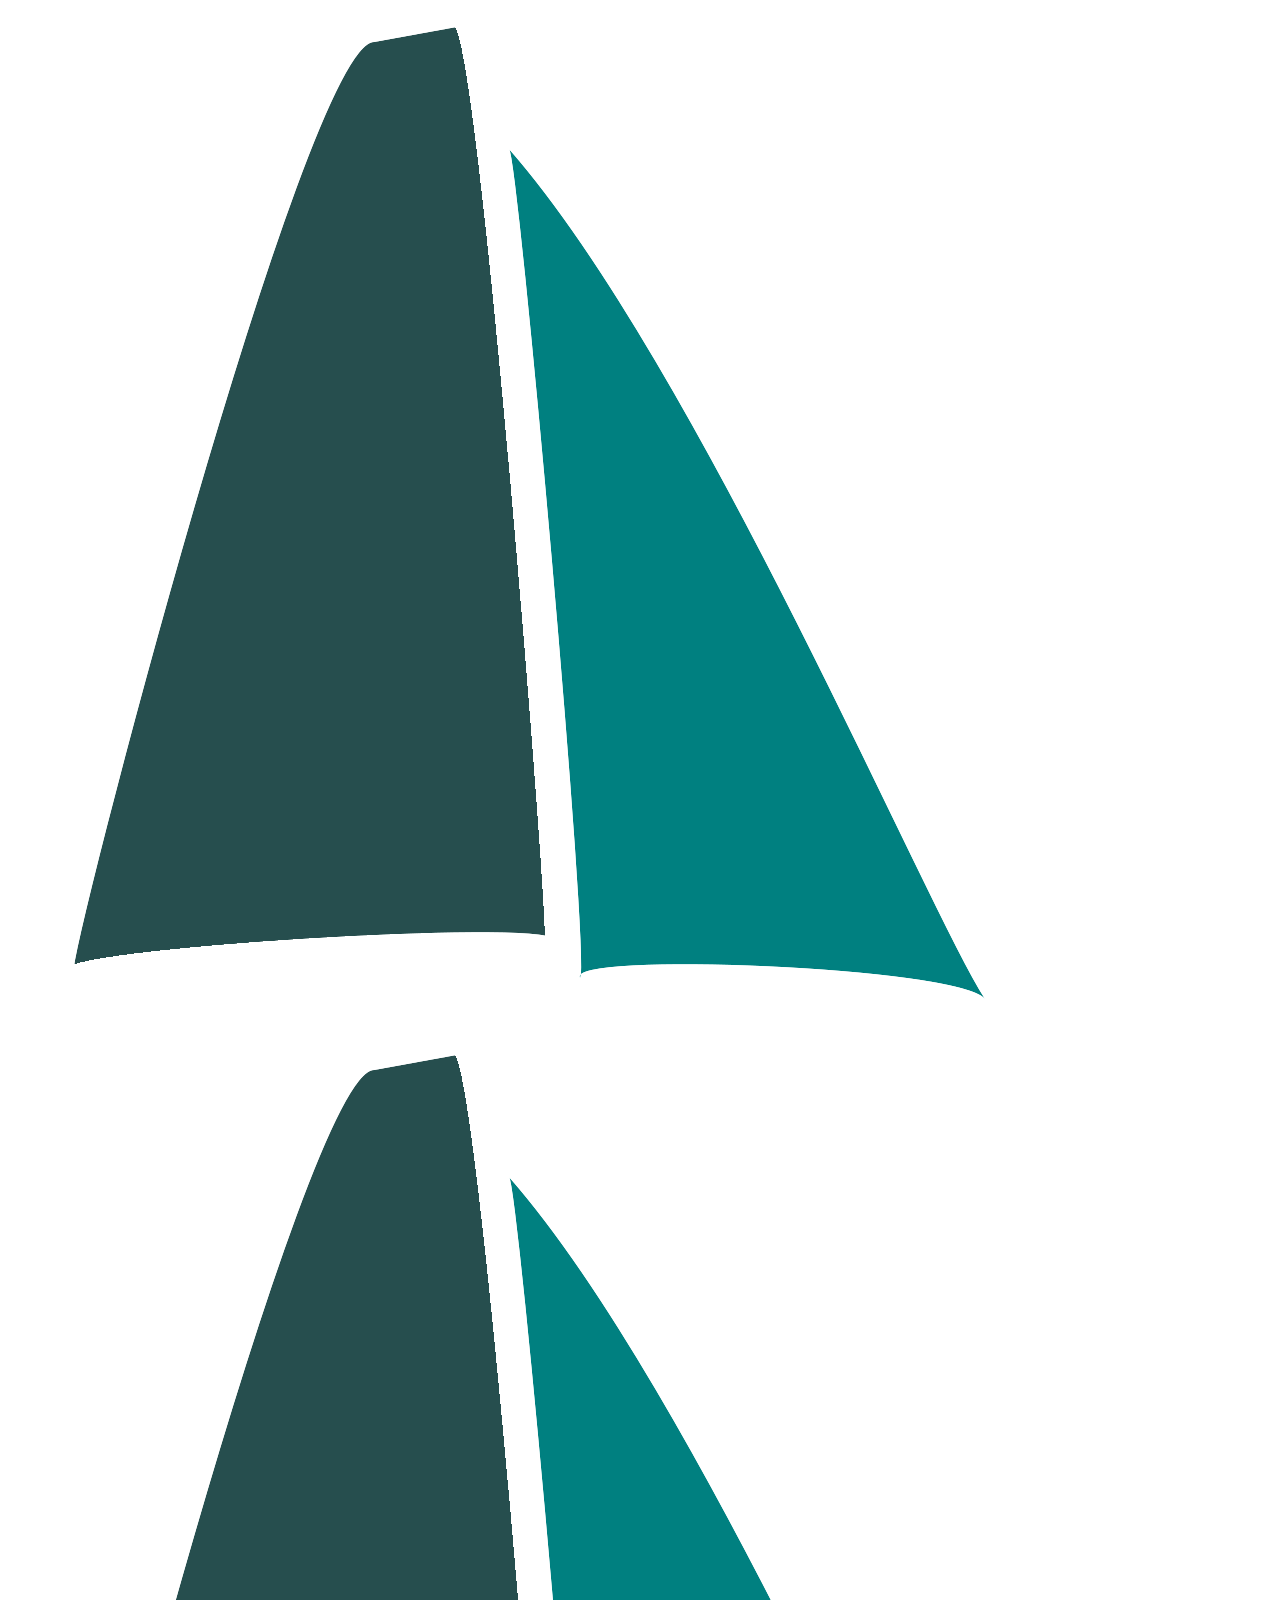
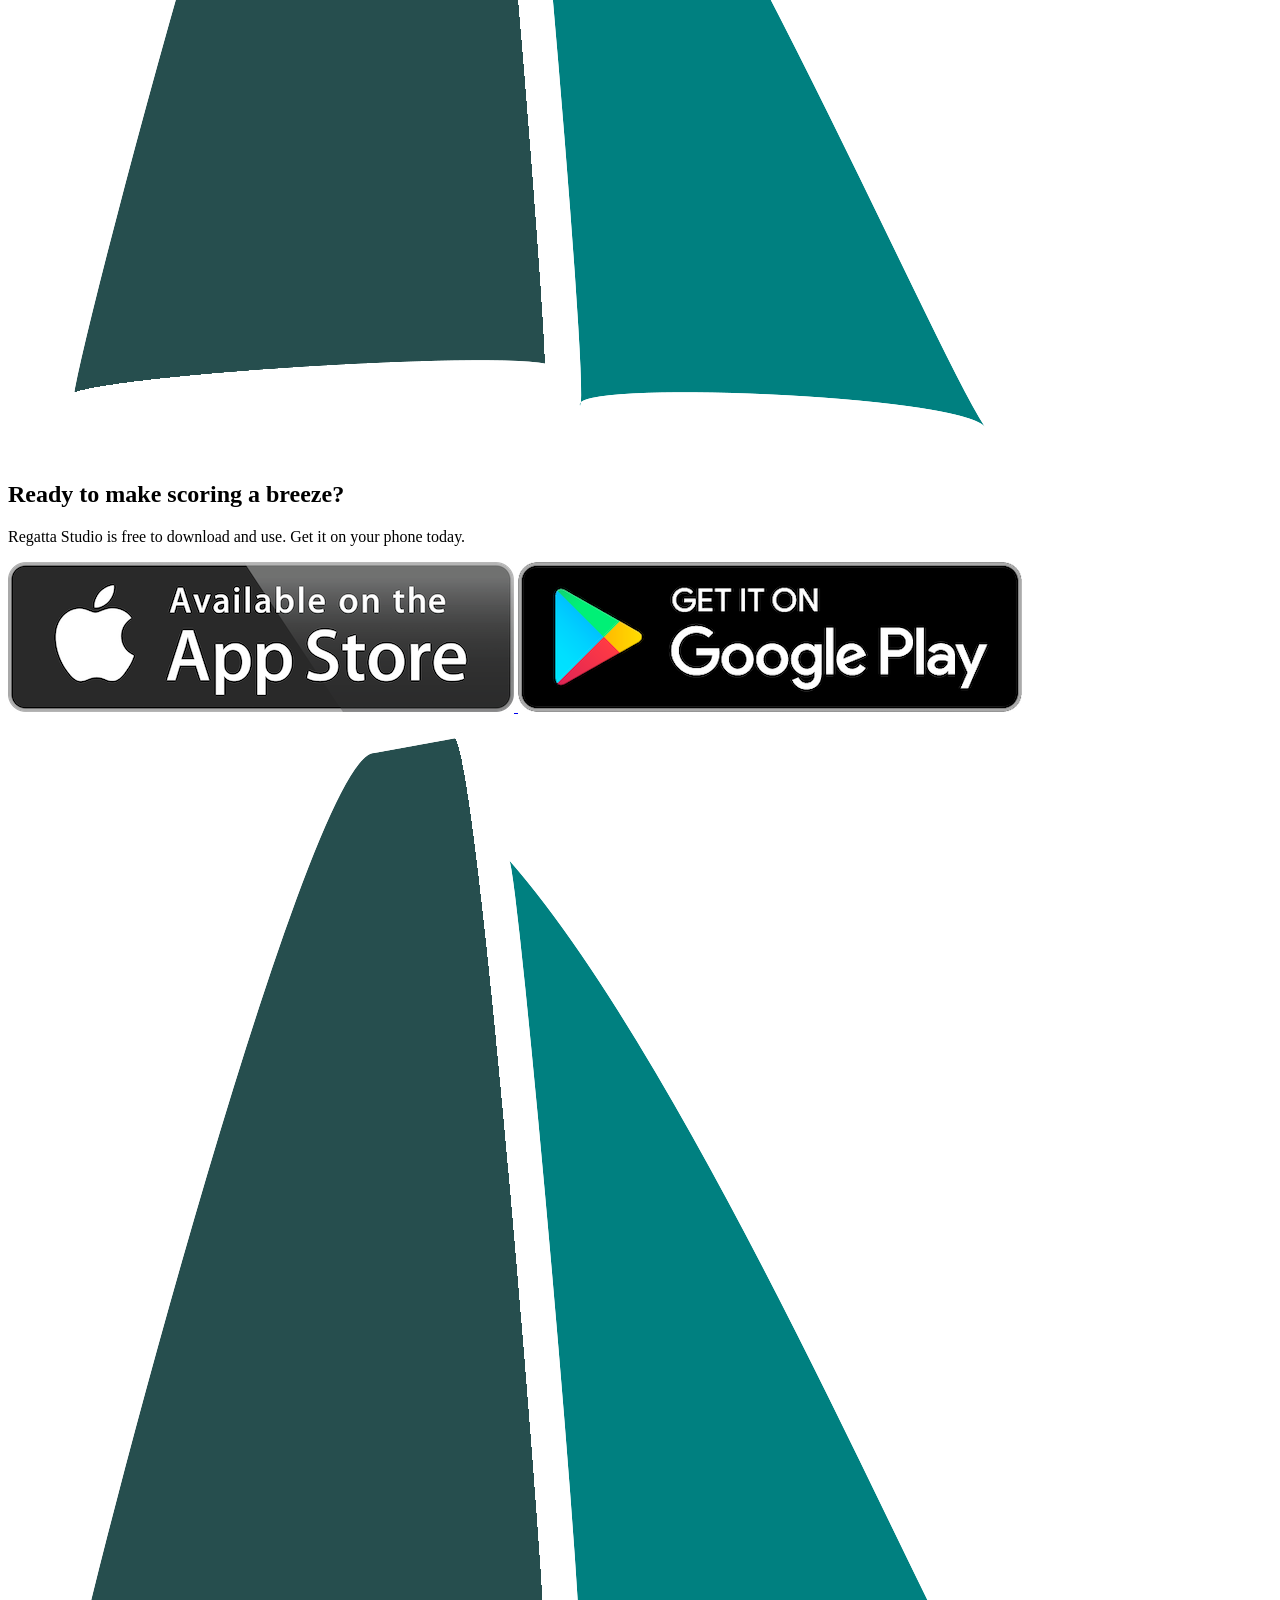
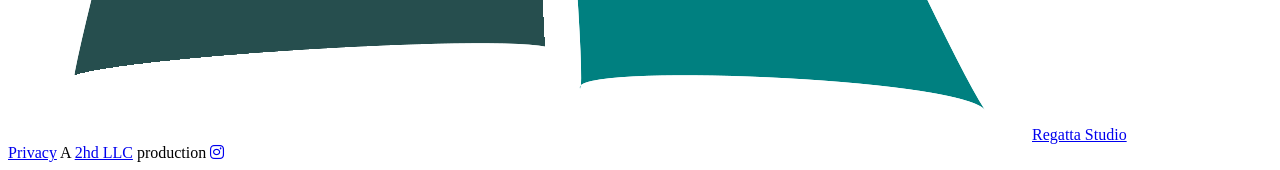
==== commit e5baf1b5: "update website" ====
--- a/index.html
+++ b/index.html
@@ -1,168 +1,284 @@
 <!DOCTYPE html>
-<html>
-<title>Regatta Studio</title>
+<html lang="en">
+<head>
+<!-- Google tag (gtag.js) -->
+<script async src="https://www.googletagmanager.com/gtag/js?id=G-JSWVYXKC6G"></script>
+<script>
+  window.dataLayer = window.dataLayer || [];
+  function gtag(){dataLayer.push(arguments);}
+  gtag('js', new Date());
+
+  gtag('config', 'G-JSWVYXKC6G');
+</script>
+
+<title>Regatta Studio · On-the-water scoring made easy</title>
 <meta charset="UTF-8">
 <meta name="viewport" content="width=device-width, initial-scale=1">
-<link rel="stylesheet" href="https://www.w3schools.com/w3css/4/w3.css">
-<link rel="stylesheet" href="https://fonts.googleapis.com/css?family=Poppins">
-<link rel="stylesheet" href="https://cdnjs.cloudflare.com/ajax/libs/font-awesome/4.7.0/css/font-awesome.min.css">
-<style>
-body,h1,h2,h3,h4,h5 {font-family: "Poppins", sans-serif}
-body {font-size: 16px;}
-img {margin-bottom: -8px;}
-.mySlides {display: none;}
-</style>
+<meta name="description" content="Regatta Studio is a free app for scoring one-design sailboat racing from your phone. Real-time results, simple entries, and push notifications for competitors.">
+<meta name="theme-color" content="#008080">
+<meta property="og:title" content="Regatta Studio">
+<meta property="og:description" content="Free on-the-water scoring for club racing. Results update in real time.">
+<meta property="og:image" content="https://regatta.studio/images/laser_start.jpg">
+<link rel="preconnect" href="https://fonts.googleapis.com">
+<link rel="preconnect" href="https://fonts.gstatic.com" crossorigin>
+<link rel="stylesheet" href="https://fonts.googleapis.com/css2?family=Poppins:wght@400;500;600;700;800&display=swap">
+<link rel="stylesheet" href="https://cdnjs.cloudflare.com/ajax/libs/font-awesome/6.5.2/css/all.min.css">
+<link rel="stylesheet" href="/css/styles.css">
 <link rel="icon" type="image/png" sizes="32x32" href="/favicon-32x32.png">
 <link rel="icon" type="image/png" sizes="16x16" href="/favicon-16x16.png">
-<body class="w3-content w3-black" style="max-width:1500px;">
-
-<!-- Header with Slideshow -->
-<header class="w3-display-container w3-center">
-  <button class="w3-button w3-block w3-green w3-hide-large w3-hide-medium" onclick="document.getElementById('download').style.display='block'">Download <i class="fa fa-android"></i> <i class="fa fa-apple"></i> </button>
-  <div class="mySlides w3-animate-opacity">
-    <img class="w3-image" src="images/laser_start.jpg" alt="Image 1" style="min-width:250px" width="1500" height="1000">
-    <div class="w3-display-left w3-padding w3-hide-small" style="width:35%">
-      <div class="w3-black w3-hover-opacity-off w3-padding-large w3-round-large">
-        <h1 class="w3-xlarge w3-text-green">On-the-water scoring</h1>
-        <hr class="w3-opacity">
-        <p>Free to download and use</p>
-        <p><button class="w3-button w3-block w3-green w3-round" onclick="document.getElementById('download').style.display='block'">Download <i class="fa fa-android"></i> <i class="fa fa-apple"></i> </button></p>
-      </div>
-    </div>
-  </div>
-  <div class="mySlides w3-animate-opacity">
-    <img class="w3-image" src="images/420_mark_rounding.jpg" alt="Image 2" style="min-width:250px" width="1500" height="1000">
-    <div class="w3-display-left w3-padding w3-hide-small" style="width:35%">
-      <div class="w3-black w3-hover-opacity-off w3-padding-large w3-round-large">
-        <h1 class="w3-xlarge w3-text-red">Simple entry management</h1>
-        <hr class="w3-opacity">
-        <p>Free to download and use</p>
-        <p><button class="w3-button w3-block w3-red w3-round" onclick="document.getElementById('download').style.display='block'">Download <i class="fa fa-android"></i> <i class="fa fa-apple"></i> <i class="fa fa-windows"></i></button></p>
-      </div>
-    </div>
-  </div>
-  <div class="mySlides w3-animate-opacity">
-    <img class="w3-image" src="images/tesod_start.jpg" alt="Image 3" style="min-width:250px" width="1500" height="1000">
-    <div class="w3-display-left w3-padding w3-hide-small" style="width:35%">
-      <div class="w3-black w3-hover-opacity-off w3-padding-large w3-round-large">
-        <h1 class="w3-xlarge w3-text-indigo">Push notifications to competitors</h1>
-        <hr class="w3-opacity">
-        <p>Free to download and use</p>
-        <p><button class="w3-button w3-block w3-indigo w3-round" onclick="document.getElementById('download').style.display='block'">Download <i class="fa fa-android"></i> <i class="fa fa-apple"></i> <i class="fa fa-windows"></i></button></p>
-      </div>
-    </div>
-  </div>
-  <!--
-  <a class="w3-button w3-black w3-display-right w3-margin-right w3-round w3-hide-small w3-hover-light-grey" onclick="plusDivs(1)">Take Tour <i class="fa fa-angle-right"></i></a>
-  <a class="w3-button w3-block w3-black w3-hide-large w3-hide-medium" onclick="plusDivs(1)">Take Tour <i class="fa fa-angle-right"></i></a>
-  -->
+</head>
+
+<body>
+
+<!-- Nav -->
+<nav class="nav" id="nav">
+  <div class="container">
+    <a class="brand" href="#top"><img src="images/regattastudio.png" alt="">Regatta Studio</a>
+    <div class="nav-links">
+      <a href="#features">Features</a>
+      <a href="#how">How it works</a>
+      <a class="btn btn-primary" href="#download"><i class="fa-solid fa-download"></i> Get the app</a>
+    </div>
+  </div>
+</nav>
+
+<!-- Hero -->
+<header class="hero" id="top">
+  <div class="hero-slides">
+    <img class="active" src="images/laser_start.jpg" alt="ILCA fleet at the start line">
+    <img src="images/420_mark_rounding.jpg" alt="420s rounding a mark" loading="lazy">
+    <img src="images/tesod_start.jpg" alt="Fleet start on a sunny day" loading="lazy">
+  </div>
+
+  <div class="container">
+    <div class="hero-content">
+      <span class="pill"><span class="dot"></span> Free for iOS &amp; Android</span>
+      <h1>
+        <span class="rotator" id="rotator">
+          <span class="active">Scoring</span>
+          <span>Entries</span>
+          <span>Results</span>
+          <span>Notices</span>
+        </span>
+        made <span class="highlight">a breeze.</span>
+      </h1>
+      <p class="lead">Ditch the pencils and soggy clipboards. Score races right from the water and share live results with every competitor in seconds.</p>
+      <div class="hero-actions">
+        <a class="btn btn-primary" href="#download"><i class="fa-solid fa-download"></i> Download free</a>
+        <a class="btn btn-ghost" href="#features">See what it does <i class="fa-solid fa-arrow-down"></i></a>
+      </div>
+    </div>
+  </div>
+
+  <div class="hero-dots" id="heroDots"></div>
+
+  <svg class="waves" viewBox="0 24 150 28" preserveAspectRatio="none" aria-hidden="true">
+    <defs>
+      <path id="wave" d="M-160 44c30 0 58-18 88-18s58 18 88 18 58-18 88-18 58 18 88 18v44h-352z"/>
+    </defs>
+    <g class="parallax">
+      <use href="#wave" x="48" y="0" fill="rgba(255,255,255,.7)"/>
+      <use href="#wave" x="48" y="3" fill="rgba(255,255,255,.5)"/>
+      <use href="#wave" x="48" y="5" fill="rgba(255,255,255,.3)"/>
+      <use href="#wave" x="48" y="7" fill="#fff"/>
+    </g>
+  </svg>
 </header>
 
-<!-- The App Section -->
-<div class="w3-padding-64 w3-white">
-  <div class="w3-row-padding">
-    <div class="w3-col l8 m6">
-      <h1 class="w3-jumbo"><b>Regatta Studio</b></h1>
-      <h1 class="w3-xxxlarge w3-text-green"><b>Make scoring a breeze</b></h1>
-      <p><span class="w3-xlarge">Regatta Studio</span> is a free cloud-based app for scoring informal one-design racing from your cellphone or tablet.
-        Get rid of your pencils, clipboards, and complicated scoring programs. Scores are captured in realtime on the app and results are updated almost instantly.
-        Competitors can create entries, view notices, and check results from their mobile devices.
-        Regatta Studio is ideal for informal club racing and virtual sailing.</p>
-      <button class="w3-button w3-light-grey w3-padding-large w3-section w3-hide-small" onclick="document.getElementById('download').style.display='block'">
-        <i class="fa fa-download"></i> Download Application
-      </button>
-      <p>Available for <i class="fa fa-android w3-xlarge w3-text-green"></i> <i class="fa fa-apple w3-xlarge"></i></p>
-    </div>
-    <div class="w3-col l4 m6">
-      <img src="images/results_screenshot.png" class="w3-image w3-right w3-hide-small" width="335" height="471">
-      <div class="w3-center w3-hide-large w3-hide-medium">
-        <button class="w3-button w3-block w3-padding-large" onclick="document.getElementById('download').style.display='block'">
-          <i class="fa fa-download"></i> Download Application
-        </button>
-        <img src="images/results_screenshot.png" class="w3-image w3-margin-top" width="335" height="471">
+<!-- Features -->
+<section id="features">
+  <div class="container center">
+    <span class="eyebrow reveal">Why sailors love it</span>
+    <h2 class="section-title reveal">Everything your race committee needs</h2>
+    <p class="section-intro reveal">Regatta Studio is a free, cloud-based app for scoring informal one-design racing from your phone or tablet. Perfect for club racing and virtual sailing.</p>
+
+    <div class="features">
+      <div class="card accent-teal reveal">
+        <div class="icon"><i class="fa-solid fa-stopwatch"></i></div>
+        <h3>On-the-water scoring</h3>
+        <p>Record finishes as boats cross the line. Results are calculated almost instantly.</p>
+      </div>
+      <div class="card accent-coral reveal" style="--delay:.1s">
+        <div class="icon"><i class="fa-solid fa-users"></i></div>
+        <h3>Simple entry management</h3>
+        <p>Competitors register themselves from their own devices. No more transcribing sign-up sheets.</p>
+      </div>
+      <div class="card accent-sun reveal" style="--delay:.2s">
+        <div class="icon"><i class="fa-solid fa-bell"></i></div>
+        <h3>Push notifications</h3>
+        <p>Post notices and course changes and every competitor gets pinged right away.</p>
+      </div>
+      <div class="card accent-sky reveal" style="--delay:.3s">
+        <div class="icon"><i class="fa-solid fa-cloud"></i></div>
+        <h3>Everything in the cloud</h3>
+        <p>Multiple scorers can enter data at the same time, and everyone always sees the latest.</p>
+      </div>
+    </div>
+  </div>
+</section>
+
+<!-- Showcase -->
+<section class="showcase">
+  <div class="container">
+    <div class="split">
+      <div class="split-media reveal">
+        <div class="blob"></div>
+        <img class="phone" src="images/results_screenshot.png" alt="Results screen in the Regatta Studio app" width="607" height="1281" loading="lazy">
+      </div>
+      <div class="reveal">
+        <span class="eyebrow">Live results</span>
+        <h2 class="section-title">Results before you're back at the dock</h2>
+        <p class="section-intro">Scores are captured in real time and standings update as soon as each race is scored. Competitors can check results from the water, the parking lot, or the bar.</p>
+        <ul class="checklist">
+          <li><i class="fa-solid fa-check"></i> Discards, penalties and codes like OCS, DSQ and UFD</li>
+          <li><i class="fa-solid fa-check"></i> Multiple classes and multi-day series</li>
+          <li><i class="fa-solid fa-check"></i> Shareable results page for your club website</li>
+        </ul>
+      </div>
+    </div>
+
+    <div class="split reverse">
+      <div class="split-media reveal">
+        <div class="blob coral"></div>
+        <img class="phone" src="images/event_view_screenshot.png" alt="Event setup screen in the Regatta Studio app" width="607" height="1281" loading="lazy" style="animation-delay:-3s">
+      </div>
+      <div class="reveal">
+        <span class="eyebrow">Works offline</span>
+        <h2 class="section-title">Spotty signal? No problem.</h2>
+        <p class="section-intro">Data is cached on your device during network interruptions and syncs back to the cloud automatically when you're back in range.</p>
+        <ul class="checklist">
+          <li><i class="fa-solid fa-check"></i> Set up an event in under a minute</li>
+          <li><i class="fa-solid fa-check"></i> Share scoring duties with your committee</li>
+          <li><i class="fa-solid fa-check"></i> Free to download and use</li>
+        </ul>
+      </div>
+    </div>
+  </div>
+</section>
+
+<!-- How it works -->
+<section id="how">
+  <div class="container center">
+    <span class="eyebrow reveal">How it works</span>
+    <h2 class="section-title reveal">From start gun to standings in three steps</h2>
+
+    <div class="steps">
+      <div class="step reveal">
+        <div class="step-num">1</div>
+        <h3>Create your event</h3>
+        <p>Add the dates, classes and location. Competitors can start entering right away.</p>
+      </div>
+      <div class="step reveal" style="--delay:.15s">
+        <div class="step-num">2</div>
+        <h3>Score on the water</h3>
+        <p>Tap in finishes as boats cross the line, even with several scorers at once.</p>
+      </div>
+      <div class="step reveal" style="--delay:.3s">
+        <div class="step-num">3</div>
+        <h3>Share the results</h3>
+        <p>Standings update live for everyone. Head in and enjoy the post-race refreshments.</p>
+      </div>
+    </div>
+  </div>
+</section>
+
+<!-- Download -->
+<div class="cta" id="download">
+  <div class="container">
+    <div class="cta-box reveal">
+      <img class="sail one" src="images/regattastudio.png" alt="">
+      <img class="sail two" src="images/regattastudio.png" alt="">
+      <h2>Ready to make scoring a breeze?</h2>
+      <p>Regatta Studio is free to download and use. Get it on your phone today.</p>
+      <div class="stores">
+        <a href="https://apps.apple.com/app/regatta-studio/id1552617490">
+          <img src="images/apple_app_store.png" alt="Download on the App Store" width="506" height="150">
+        </a>
+        <a href="https://play.google.com/store/apps/details?id=studio.regatta">
+          <img src="images/google_play.png" alt="Get it on Google Play" width="504" height="150">
+        </a>
       </div>
     </div>
   </div>
 </div>
 
-<!-- Modal -->
-<div id="download" class="w3-modal w3-animate-opacity">
-  <div class="w3-modal-content" style="padding:32px">
-    <div class="w3-container w3-white">
-      <i onclick="document.getElementById('download').style.display='none'" class="fa fa-remove w3-xlarge w3-button w3-transparent w3-right w3-xlarge"></i>
-      <h2 class="w3-wide">DOWNLOAD</h2>
-      <p>Get it on the App Store or Google Play</p>
-      <div class="w3-row">
-        <div class="w3-half w3-container">
-          <a href="https://testflight.apple.com/join/2FvNtzID">
-            <img src="images/apple_app_store.png" class="w3-image w3-margin-top" width="335" height="471">
-           </a> 
-        </div>
-        <div class="w3-half w3-container">
-          <a href="https://play.google.com/store/apps/details?id=studio.regatta">
-            <img src="images/google_play.png" class="w3-image w3-margin-top" width="335" height="471">
-          </a>
-        </div>
-      </div>
-    </div>
-  </div>
-</div>
-
-<!-- Clarity Section -->
-<div class="w3-padding-64 w3-light-grey">
-  <div class="w3-row-padding">
-    <div class="w3-col l4 m6">
-      <img class="w3-image w3-round-large w3-hide-small w3-grayscale" src="images/event_view_screenshot.png" alt="App" width="335" height="471">
-    </div>
-    <div class="w3-col l8 m6">
-      <h1 class="w3-xxxlarge w3-text-red"><b>Everything in the cloud</b></h1>
-      <p>All data is captured in the cloud in real time. Multiple users can enter data simultaneously and everyone sees the latest updates.
-        Data is cached locally in case of network interruptions and will sync with the cloud when connectivity is restored.</p>
-    </div>
-  </div>
-</div>
-
 <!-- Footer -->
-<footer class="w3-container w3-padding-32 w3-light-grey w3-center w3-xlarge">
-  <div class="w3-section">
-    <a href="https://www.instagram.com/regatta.studio/"><i class="fa fa-instagram w3-hover-opacity"></i></a>
-  </div>
-  <p class="w3-medium">A <a href="https://2hd.io" class="w3-hover-text-green">2hd LLC</a> production</p>
+<footer class="footer">
+  <div class="container">
+    <a class="brand" href="#top"><img src="images/regattastudio.png" alt="">Regatta Studio</a>
+    <div class="footer-links">
+      <a href="/privacy.html">Privacy</a>
+      <span>A <a href="https://2hd.io">2hd LLC</a> production</span>
+      <a class="social" href="https://www.instagram.com/regatta.studio/" aria-label="Instagram"><i class="fa-brands fa-instagram"></i></a>
+    </div>
+  </div>
 </footer>
 
 <script>
-// Slideshow
-var slideIndex = 1;
-//showDivs(slideIndex);
-showSlides();
-
-function plusDivs(n) {
-  showDivs(slideIndex += n);
-}
-
-function showDivs(n) {
-  var i;
-  var x = document.getElementsByClassName("mySlides");
-  if (n > x.length) {slideIndex = 1}
-  if (n < 1) {slideIndex = x.length}
-  for (i = 0; i < x.length; i++) {
-    x[i].style.display = "none";  
-  }
-  x[slideIndex-1].style.display = "block";
-  setTimeout(showSlides, 2000);
-}
-
-function showSlides() {
-  var i;
-  var slides = document.getElementsByClassName("mySlides");
-  for (i = 0; i < slides.length; i++) {
-    slides[i].style.display = "none";
-  }
-  slideIndex++;
-  if (slideIndex > slides.length) {slideIndex = 1}
-  slides[slideIndex-1].style.display = "block";
-  setTimeout(showSlides, 10000); // Change image every 2 seconds
-}
+(function () {
+  var reduceMotion = window.matchMedia('(prefers-reduced-motion: reduce)').matches;
+
+  // Nav background on scroll
+  var nav = document.getElementById('nav');
+  function onScroll() { nav.classList.toggle('scrolled', window.scrollY > 40); }
+  window.addEventListener('scroll', onScroll, { passive: true });
+  onScroll();
+
+  // Hero slideshow
+  var slides = document.querySelectorAll('.hero-slides img');
+  var dotsEl = document.getElementById('heroDots');
+  var current = 0;
+  var timer;
+
+  slides.forEach(function (_, i) {
+    var dot = document.createElement('button');
+    dot.setAttribute('aria-label', 'Show photo ' + (i + 1));
+    dot.addEventListener('click', function () { showSlide(i); restart(); });
+    dotsEl.appendChild(dot);
+  });
+  var dots = dotsEl.children;
+
+  function showSlide(n) {
+    slides[current].classList.remove('active');
+    dots[current].classList.remove('active');
+    current = (n + slides.length) % slides.length;
+    slides[current].classList.add('active');
+    dots[current].classList.add('active');
+  }
+  function restart() {
+    clearInterval(timer);
+    if (!reduceMotion) timer = setInterval(function () { showSlide(current + 1); }, 7000);
+  }
+  dots[0].classList.add('active');
+  restart();
+
+  // Rotating headline word
+  var words = document.querySelectorAll('#rotator span');
+  var w = 0;
+  if (!reduceMotion) {
+    setInterval(function () {
+      var prev = words[w];
+      prev.classList.remove('active');
+      prev.classList.add('leaving');
+      setTimeout(function () { prev.classList.remove('leaving'); }, 500);
+      w = (w + 1) % words.length;
+      words[w].classList.add('active');
+    }, 2400);
+  }
+
+  // Reveal on scroll
+  var reveals = document.querySelectorAll('.reveal');
+  if ('IntersectionObserver' in window) {
+    var io = new IntersectionObserver(function (entries) {
+      entries.forEach(function (e) {
+        if (e.isIntersecting) { e.target.classList.add('visible'); io.unobserve(e.target); }
+      });
+    }, { threshold: 0.15 });
+    reveals.forEach(function (el) { io.observe(el); });
+  } else {
+    reveals.forEach(function (el) { el.classList.add('visible'); });
+  }
+})();
 </script>
 
 </body>
